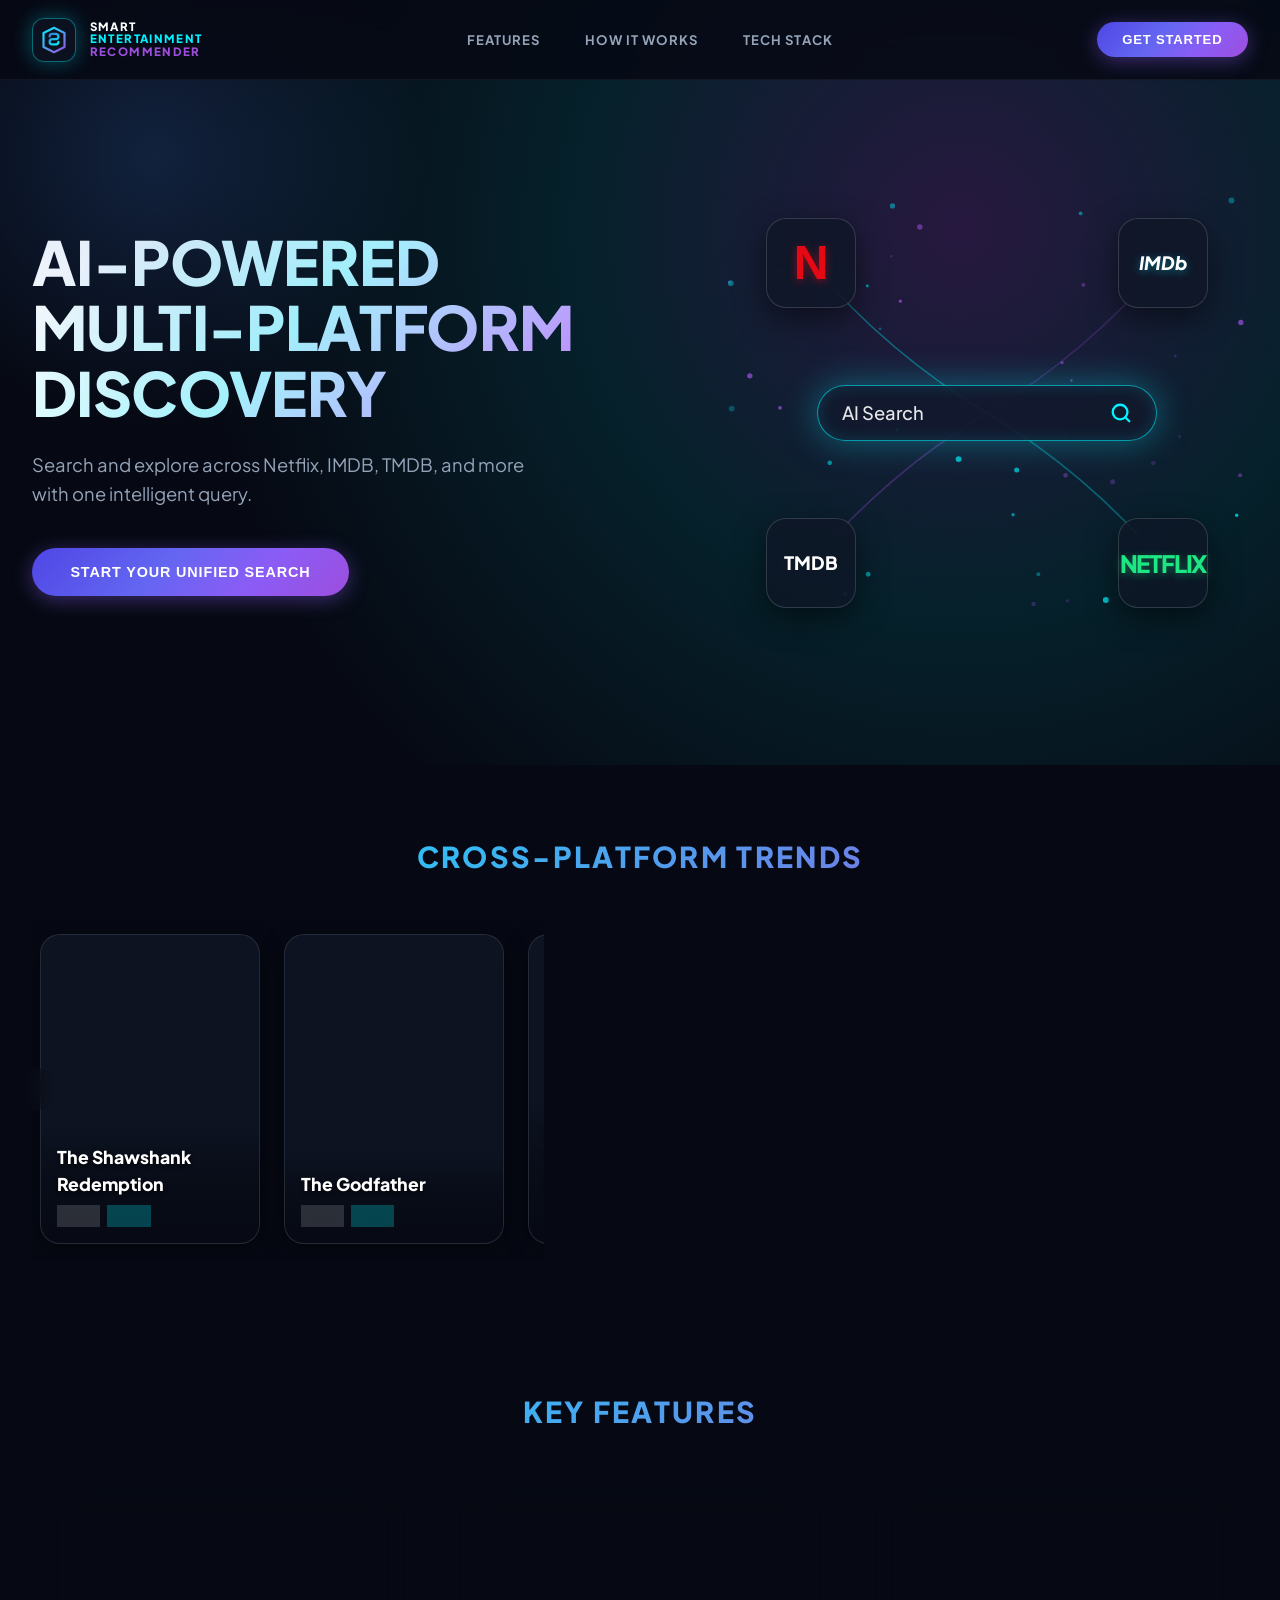
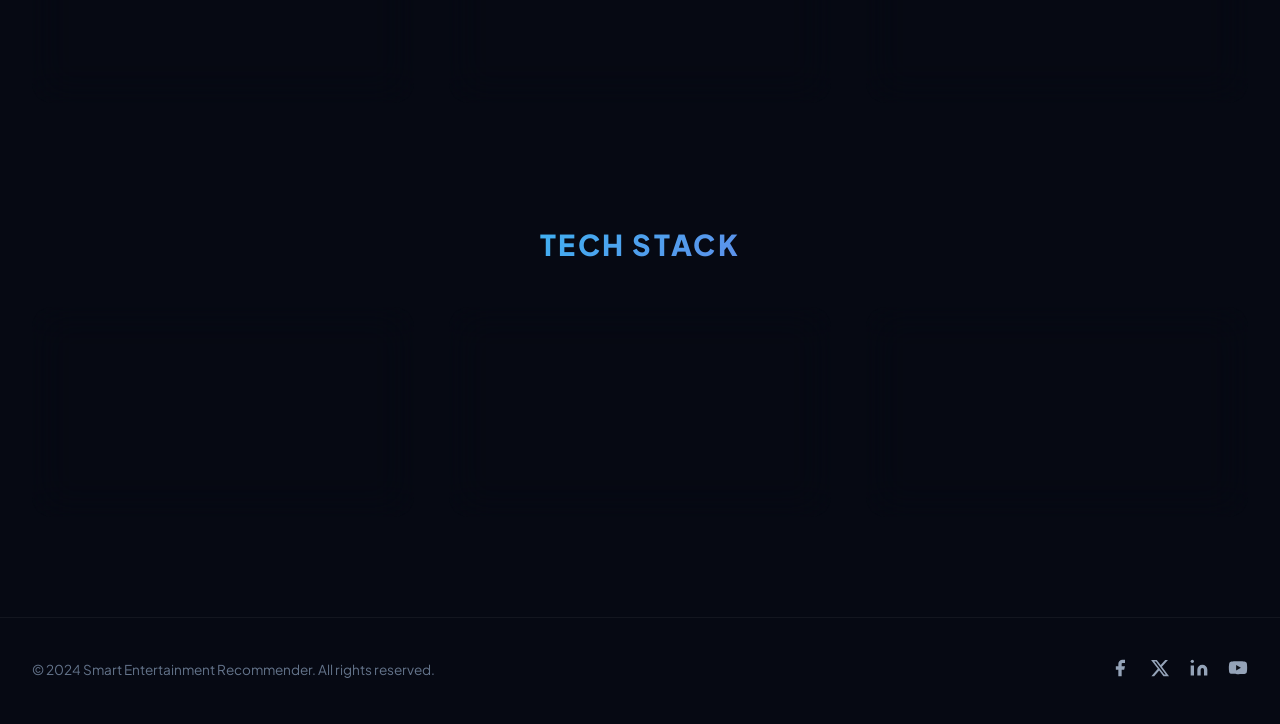
==== docs/index.html @ 882601f6 "add index.html, styles.css, app.js and data bundle to root and docs for GitHub Pages" ====
<!DOCTYPE html>
<html lang="en">
<head>
  <meta charset="UTF-8">
  <meta name="viewport" content="width=device-width, initial-scale=1.0">
  <title>Smart Entertainment Recommender</title>
  <link rel="preconnect" href="https://fonts.googleapis.com">
  <link rel="preconnect" href="https://fonts.gstatic.com" crossorigin>
  <link href="https://fonts.googleapis.com/css2?family=Plus+Jakarta+Sans:wght@400;500;600;700;800&family=Inter:wght@400;500;600;700&display=swap" rel="stylesheet">
  <link rel="stylesheet" href="styles.css">
</head>
<body class="dark-theme">

  <!-- PAGE 1: LANDING PAGE (SMART ENTERTAINMENT RECOMMENDER) -->
  <div id="landing-page" class="page active">
    <!-- Navbar -->
    <nav class="navbar">
      <div class="nav-container">
        <a href="#landing-page" class="nav-brand">
          <div class="logo-icon">
            <svg width="28" height="28" viewBox="0 0 32 32" fill="none" xmlns="http://www.w3.org/2000/svg">
              <path d="M16 2L4 8V24L16 30L28 24V8L16 2Z" stroke="url(#logo-grad)" stroke-width="2.5" stroke-linejoin="round"/>
              <path d="M11 12C11 10.3431 12.3431 9 14 9H18C19.6569 9 21 10.3431 21 12C21 13.6569 19.6569 15 18 15H14C12.3431 15 11 16.3431 11 18C11 19.6569 12.3431 21 14 21H18C19.6569 21 21 19.6569 21 18" stroke="url(#logo-grad2)" stroke-width="2.5" stroke-linecap="round"/>
              <defs>
                <linearGradient id="logo-grad" x1="4" y1="2" x2="28" y2="30" gradientUnits="userSpaceOnUse">
                  <stop stop-color="#00F2FE"/>
                  <stop offset="1" stop-color="#9D4EDD"/>
                </linearGradient>
                <linearGradient id="logo-grad2" x1="11" y1="9" x2="21" y2="21" gradientUnits="userSpaceOnUse">
                  <stop stop-color="#3A7BD5"/>
                  <stop offset="1" stop-color="#00F2FE"/>
                </linearGradient>
              </defs>
            </svg>
          </div>
          <div class="brand-title">
            <span class="brand-line1">SMART</span>
            <span class="brand-line2">ENTERTAINMENT</span>
            <span class="brand-line3">RECOMMENDER</span>
          </div>
        </a>

        <div class="nav-links">
          <a href="#features-section" class="nav-link">FEATURES</a>
          <a href="#how-it-works-section" class="nav-link">HOW IT WORKS</a>
          <a href="#tech-stack-section" class="nav-link">TECH STACK</a>
        </div>

        <div class="nav-actions">
          <button id="btn-get-started" class="btn btn-gradient nav-cta">GET STARTED</button>
        </div>
      </div>
    </nav>

    <!-- Hero Section -->
    <section class="hero-section">
      <div class="hero-bg-glow"></div>
      <div class="hero-container">
        <div class="hero-content">
          <h1 class="hero-title">
            AI-POWERED<br>
            MULTI-PLATFORM<br>
            DISCOVERY
          </h1>
          <p class="hero-subtext">
            Search and explore across Netflix, IMDB, TMDB, and more with one intelligent query.
          </p>
          <div class="hero-actions">
            <button id="btn-hero-search" class="btn btn-gradient hero-cta">START YOUR UNIFIED SEARCH</button>
          </div>
        </div>

        <!-- Futuristic Visual Canvas & Platform Cards -->
        <div class="hero-visual">
          <canvas id="light-trails-canvas"></canvas>
          
          <div class="visual-center-search">
            <span class="search-placeholder-text">AI Search</span>
            <svg class="search-icon" width="22" height="22" viewBox="0 0 24 24" fill="none" stroke="currentColor" stroke-width="2.5" stroke-linecap="round" stroke-linejoin="round">
              <circle cx="11" cy="11" r="8"></circle>
              <line x1="21" y1="21" x2="16.65" y2="16.65"></line>
            </svg>
          </div>

          <!-- Platform Floating Cards -->
          <div class="platform-card card-netflix">
            <div class="netflix-logo-text">N</div>
          </div>

          <div class="platform-card card-disney">
            <div class="disney-logo-text">IMDb</div>
          </div>

          <div class="platform-card card-hbo">
            <div class="hbo-logo-text">TMDB</div>
          </div>

          <div class="platform-card card-hulu">
            <div class="hulu-logo-text">NETFLIX</div>
          </div>
        </div>
      </div>
    </section>

    <!-- Cross-Platform Trends Carousel -->
    <section class="trends-section">
      <div class="section-container">
        <h2 class="section-title">CROSS-PLATFORM TRENDS</h2>
        
        <div class="carousel-wrapper">
          <button class="carousel-arrow left-arrow" id="carousel-prev" aria-label="Previous">
            <svg width="20" height="20" viewBox="0 0 24 24" fill="none" stroke="currentColor" stroke-width="2.5" stroke-linecap="round" stroke-linejoin="round">
              <polyline points="15 18 9 12 15 6"></polyline>
            </svg>
          </button>
          
          <div class="carousel-track" id="trends-carousel">
            <!-- Dynamic Movie Cards inserted via app.js -->
            <div class="trend-card-skeleton"></div>
            <div class="trend-card-skeleton"></div>
            <div class="trend-card-skeleton"></div>
            <div class="trend-card-skeleton"></div>
          </div>
        </div>
      </div>
    </section>

    <!-- Key Features -->
    <section id="features-section" class="features-section">
      <div class="section-container">
        <h2 class="section-title">KEY FEATURES</h2>
        <div class="features-grid">
          <div class="glass-card feature-card">
            <h3 class="feature-title">UNIFIED SEARCH<br>ENGINE</h3>
            <p class="feature-desc">Combines data from major platforms for comprehensive analysis.</p>
          </div>

          <div class="glass-card feature-card">
            <h3 class="feature-title">CROSS-PLATFORM<br>WISHLIST</h3>
            <p class="feature-desc">Advanced matching using genre, language, duration, cast, and descriptions.</p>
          </div>

          <div class="glass-card feature-card">
            <h3 class="feature-title">SMART<br>RECOMMENDATIONS</h3>
            <p class="feature-desc">Refine your search with top-N sliders and customizable source filters.</p>
          </div>
        </div>
      </div>
    </section>

    <!-- Tech Stack -->
    <section id="tech-stack-section" class="tech-stack-section">
      <div class="section-container">
        <h2 class="section-title">TECH STACK</h2>
        <div class="tech-grid">
          <div class="glass-card tech-card">
            <div class="tech-icon-container">
              <svg width="48" height="48" viewBox="0 0 24 24" fill="none" xmlns="http://www.w3.org/2000/svg">
                <path d="M12 2C6.48 2 6 4 6 6V8H12V9H4C2 9 2 13 2 15C2 17 3.5 19 6 19H8V17C8 15 9.5 13 12 13H18C20 13 22 11.5 22 9V6C22 4 20 2 18 2H12ZM9.5 4.5C10.33 4.5 11 5.17 11 6C11 6.83 10.33 7.5 9.5 7.5C8.67 7.5 8 6.83 8 6C8 5.17 8.67 4.5 9.5 4.5Z" fill="#00F2FE"/>
                <path d="M12 22C17.52 22 18 20 18 18V16H12V15H20C22 15 22 11 22 9C22 7 20.5 5 18 5H16V7C16 9 14.5 11 12 11H6C4 11 2 12.5 2 15V18C2 20 4 22 6 22H12ZM14.5 19.5C13.67 19.5 13 18.83 13 18C13 17.17 13.67 16.5 14.5 16.5C15.33 16.5 16 17.17 16 18C16 18.83 15.33 19.5 14.5 19.5Z" fill="#9D4EDD"/>
              </svg>
            </div>
            <h3 class="tech-name">PYTHON</h3>
          </div>

          <div class="glass-card tech-card">
            <div class="tech-icon-container">
              <svg width="48" height="48" viewBox="0 0 24 24" fill="none" stroke="url(#tech-grad)" stroke-width="2" stroke-linecap="round" stroke-linejoin="round">
                <path d="M12 4.5a2.5 2.5 0 0 0-4.96-.46 2.5 2.5 0 0 0-1.98 3 2.5 2.5 0 0 0-1.32 4.24 3 3 0 0 0 .34 3.58 2.5 2.5 0 0 0 2.96 3.08A2.5 2.5 0 0 0 12 19.5"/>
                <path d="M12 4.5a2.5 2.5 0 0 1 4.96-.46 2.5 2.5 0 0 1 1.98 3 2.5 2.5 0 0 1 1.32 4.24 3 3 0 0 1-.34 3.58 2.5 2.5 0 0 1-2.96 3.08A2.5 2.5 0 0 1 12 19.5"/>
                <path d="M12 4.5v15"/>
                <defs>
                  <linearGradient id="tech-grad" x1="0" y1="0" x2="24" y2="24" gradientUnits="userSpaceOnUse">
                    <stop stop-color="#00F2FE"/>
                    <stop offset="1" stop-color="#9D4EDD"/>
                  </linearGradient>
                </defs>
              </svg>
            </div>
            <h3 class="tech-name">SCIKIT-LEARN</h3>
          </div>

          <div class="glass-card tech-card">
            <div class="tech-icon-container">
              <svg width="48" height="48" viewBox="0 0 24 24" fill="none" xmlns="http://www.w3.org/2000/svg">
                <path d="M4 19L12 4L20 19H4Z" fill="url(#st-grad)" stroke="#00F2FE" stroke-width="1.5" stroke-linejoin="round"/>
                <defs>
                  <linearGradient id="st-grad" x1="4" y1="4" x2="20" y2="19" gradientUnits="userSpaceOnUse">
                    <stop stop-color="#FF4B4B"/>
                    <stop offset="1" stop-color="#9D4EDD"/>
                  </linearGradient>
                </defs>
              </svg>
            </div>
            <h3 class="tech-name">STREAMLIT</h3>
          </div>
        </div>
      </div>
    </section>

    <!-- Footer -->
    <footer class="footer">
      <div class="footer-container">
        <p class="copyright">&copy; 2024 Smart Entertainment Recommender. All rights reserved.</p>
        <div class="social-links">
          <a href="#" aria-label="Facebook">
            <svg width="20" height="20" viewBox="0 0 24 24" fill="currentColor"><path d="M18 2h-3a5 5 0 0 0-5 5v3H7v4h3v8h4v-8h3l1-4h-4V7a1 1 0 0 1 1-1h3z"/></svg>
          </a>
          <a href="#" aria-label="X (Twitter)">
            <svg width="20" height="20" viewBox="0 0 24 24" fill="currentColor"><path d="M18.244 2.25h3.308l-7.227 8.26 8.502 11.24H16.17l-5.214-6.817L4.99 21.75H1.68l7.73-8.835L1.254 2.25H8.08l4.713 6.231zm-1.161 17.52h1.833L7.084 4.126H5.117z"/></svg>
          </a>
          <a href="#" aria-label="LinkedIn">
            <svg width="20" height="20" viewBox="0 0 24 24" fill="currentColor"><path d="M16 8a6 6 0 0 1 6 6v7h-4v-7a2 2 0 0 0-2-2 2 2 0 0 0-2 2v7h-4v-7a6 6 0 0 1 6-6zM2 9h4v12H2z"/><circle cx="4" cy="4" r="2"/></svg>
          </a>
          <a href="#" aria-label="YouTube">
            <svg width="20" height="20" viewBox="0 0 24 24" fill="currentColor"><path d="M22.54 6.42a2.78 2.78 0 0 0-1.94-2C18.88 4 12 4 12 4s-6.88 0-8.6.46a2.78 2.78 0 0 0-1.94 2A29 29 0 0 0 1 11.75a29 29 0 0 0 .46 5.33A2.78 2.78 0 0 0 3.4 19c1.72.46 8.6.46 8.6.46s6.88 0 8.6-.46a2.78 2.78 0 0 0 1.94-2 29 29 0 0 0 .46-5.25 29 29 0 0 0-.46-5.33z"/><polygon points="9.75 15.02 15.5 11.75 9.75 8.48 9.75 15.02" fill="#0D111A"/></svg>
          </a>
        </div>
      </div>
    </footer>
  </div>

  <!-- PAGE 2: DASHBOARD PAGE (UNIVERSAL HUB DASHBOARD - SCREEN 2) -->
  <div id="dashboard-page" class="page">
    <header class="dash-header">
      <div class="dash-header-left">
        <a href="#landing-page" id="btn-back-landing" class="dash-brand">
          <div class="dash-logo-icon">
            <svg width="24" height="24" viewBox="0 0 24 24" fill="none" stroke="currentColor" stroke-width="2">
              <path d="M12 2L2 7l10 5 10-5-10-5zM2 17l10 5 10-5M2 12l10 5 10-5"/>
            </svg>
          </div>
          <span class="dash-title">Universal Hub Dashboard</span>
        </a>
      </div>
      <div class="dash-header-right">
        <button id="btn-home-nav" class="dash-action-btn" title="Back to Home">
          <svg width="20" height="20" viewBox="0 0 24 24" fill="none" stroke="currentColor" stroke-width="2">
            <path d="M3 9l9-7 9 7v11a2 2 0 0 1-2 2H5a2 2 0 0 1-2-2z"/>
            <polyline points="9 22 9 12 15 12 15 22"/>
          </svg>
        </button>
      </div>
    </header>

    <div class="dash-main-layout">
      <!-- Left Sidebar Filters -->
      <aside class="dash-sidebar">
        <div class="sidebar-section">
          <label class="sidebar-label" for="select-title-search">Select Movie / Title</label>
          <div class="custom-select-wrapper">
            <select id="select-title-search" class="dash-select">
              <option value="">None (Browse by Genre/Filter)</option>
            </select>
          </div>
        </div>

        <div class="sidebar-section">
          <label class="sidebar-label" for="select-source">Source</label>
          <div class="custom-select-wrapper">
            <select id="select-source" class="dash-select">
              <option value="all">All Platforms</option>
              <option value="netflix">Netflix</option>
              <option value="imdb">IMDB</option>
              <option value="tmdb">TMDB</option>
            </select>
          </div>
        </div>

        <div class="sidebar-section">
          <label class="sidebar-label" for="select-genre">Genre</label>
          <div class="custom-select-wrapper">
            <select id="select-genre" class="dash-select">
              <option value="all">All</option>
            </select>
          </div>
        </div>

        <div class="sidebar-section">
          <label class="sidebar-label" for="select-rating">Rating</label>
          <div class="custom-select-wrapper">
            <select id="select-rating" class="dash-select">
              <option value="all">All</option>
              <option value="8.5">8.5+ Top Rated</option>
              <option value="8.0">8.0+ High Rating</option>
              <option value="7.0">7.0+ Recommended</option>
              <option value="6.0">6.0+ General</option>
            </select>
          </div>
        </div>

        <div class="sidebar-section">
          <label class="sidebar-label" for="select-language">Language</label>
          <div class="custom-select-wrapper">
            <select id="select-language" class="dash-select">
              <option value="all">All Languages</option>
            </select>
          </div>
        </div>

        <div class="sidebar-section">
          <label class="sidebar-label" for="input-top-n">Top-N</label>
          <input type="number" id="input-top-n" class="dash-input" value="10" min="1" max="100">
        </div>

        <button id="btn-run-recommendation" class="btn btn-cyan btn-full">Generate Recommendations</button>
      </aside>

      <!-- Center Main Content -->
      <main class="dash-content">
        <div class="platform-tabs-row">
          <button class="platform-tab active" data-source="all">All Platforms</button>
          <button class="platform-tab" data-source="netflix">Netflix</button>
          <button class="platform-tab" data-source="imdb">IMDB</button>
          <button class="platform-tab" data-source="tmdb">TMDB</button>
        </div>

        <div class="results-header-info">
          <h3 id="query-movie-heading" class="results-title">Recommendations</h3>
        </div>

        <div id="recommendation-cards-grid" class="cards-grid">
          <!-- Recommendation cards loaded dynamically -->
        </div>
      </main>

      <!-- Right Panel: How It Works matching SCREEN 2 -->
      <aside class="dash-right-panel">
        <div class="glass-panel how-it-works-panel">
          <h3 class="panel-title">How It Works</h3>
          <p class="panel-intro">
            An intelligent content-based recommendation system that analyzes text features across movie catalogs.
          </p>

          <ol class="steps-list">
            <li>
              <strong>1. Select a Title or Genre</strong>
              <p>Choose a movie catalog entry or pick a specific genre to discover content.</p>
            </li>
            <li>
              <strong>2. Analyze Content</strong>
              <p>Extracts combined textual features: genres, keywords, cast, and overview descriptions.</p>
            </li>
            <li>
              <strong>3. Calculate Similarity</strong>
              <p>Transforms text into TF-IDF vectors and computes exact pairwise Cosine Similarity scores.</p>
            </li>
            <li>
              <strong>4. Rank & Recommend</strong>
              <p>Filters and orders top matching titles with precise similarity percentages.</p>
            </li>
          </ol>
        </div>
      </aside>
    </div>
  </div>

  <!-- Movie Detail Modal -->
  <div id="movie-detail-modal" class="modal-overlay hidden">
    <div class="modal-card glass-card">
      <button id="btn-close-modal" class="modal-close-btn">&times;</button>
      <div class="modal-body">
        <div class="modal-poster-col">
          <img id="modal-poster" src="" alt="Movie Poster">
        </div>
        <div class="modal-info-col">
          <h2 id="modal-title" class="modal-title">Title</h2>
          <div class="modal-chips" id="modal-chips"></div>
          <p id="modal-desc" class="modal-desc">Description</p>
          <div class="modal-sim-bar-wrapper">
            <span id="modal-sim-text">95% Similarity</span>
            <div class="sim-progress-bar"><div id="modal-sim-progress" class="sim-progress-fill"></div></div>
          </div>
        </div>
      </div>
    </div>
  </div>

  <script src="app.js"></script>
</body>
</html>
---- docs/styles.css ----
/* ==========================================================================
   Smart Entertainment Recommender - Design System & Styles
   Primary Visual Reference: SCREEN 1 (Landing Page) & SCREEN 2 (Dashboard)
   ========================================================================== */

:root {
  --bg-dark: #060913;
  --bg-surface: #0E1322;
  --bg-card: rgba(18, 25, 42, 0.65);
  --bg-card-hover: rgba(26, 36, 60, 0.85);

  --accent-cyan: #00F2FE;
  --accent-blue: #3A7BD5;
  --accent-purple: #9D4EDD;
  --accent-violet: #7F00FF;

  --gradient-title: linear-gradient(135deg, #FFFFFF 10%, #A5F3FC 45%, #C084FC 90%);
  --gradient-btn: linear-gradient(135deg, #4F46E5 0%, #6366F1 40%, #8B5CF6 70%, #9D4EDD 100%);
  --gradient-glow: linear-gradient(135deg, rgba(0, 242, 254, 0.4) 0%, rgba(157, 78, 221, 0.4) 100%);

  --text-main: #FFFFFF;
  --text-muted: #94A3B8;
  --text-subtle: #64748B;

  --border-glass: 1px solid rgba(255, 255, 255, 0.08);
  --border-glow: 1px solid rgba(0, 242, 254, 0.4);

  --radius-sm: 8px;
  --radius-md: 14px;
  --radius-lg: 20px;
  --radius-pill: 9999px;

  --shadow-glow-cyan: 0 0 25px rgba(0, 242, 254, 0.25);
  --shadow-glow-purple: 0 0 25px rgba(157, 78, 221, 0.25);
}

* {
  box-sizing: border-box;
  margin: 0;
  padding: 0;
}

html {
  scroll-behavior: smooth;
}

body {
  font-family: 'Plus Jakarta Sans', 'Inter', -apple-system, sans-serif;
  background-color: var(--bg-dark);
  color: var(--text-main);
  line-height: 1.5;
  overflow-x: hidden;
  min-height: 100vh;
}

/* Page transitions */
.page {
  display: none;
  opacity: 0;
  transition: opacity 0.3s ease-in-out;
  width: 100%;
  min-height: 100vh;
}
.page.active {
  display: block;
  opacity: 1;
}

/* Base Buttons */
.btn {
  display: inline-flex;
  align-items: center;
  justify-content: center;
  padding: 0.75rem 1.8rem;
  font-size: 0.88rem;
  font-weight: 700;
  letter-spacing: 0.06em;
  border-radius: var(--radius-pill);
  border: none;
  cursor: pointer;
  transition: all 0.25s cubic-bezier(0.4, 0, 0.2, 1);
  text-decoration: none;
  color: #FFFFFF;
}

.btn-gradient {
  background: var(--gradient-btn);
  box-shadow: 0 4px 20px rgba(139, 92, 246, 0.4);
}
.btn-gradient:hover {
  transform: translateY(-2px);
  box-shadow: 0 6px 25px rgba(157, 78, 221, 0.6);
  filter: brightness(1.15);
}

.btn-cyan {
  background: linear-gradient(135deg, #00F2FE 0%, #4FACFE 100%);
  color: #060913;
  font-weight: 800;
  box-shadow: 0 4px 18px rgba(0, 242, 254, 0.35);
}
.btn-cyan:hover {
  transform: translateY(-2px);
  box-shadow: 0 6px 25px rgba(0, 242, 254, 0.55);
}

.btn-full {
  width: 100%;
}

/* Glassmorphism Card Container matching SCREEN 1 & SCREEN 2 */
.glass-card {
  background: linear-gradient(135deg, rgba(20, 28, 48, 0.7) 0%, rgba(12, 17, 30, 0.6) 100%);
  backdrop-filter: blur(20px);
  -webkit-backdrop-filter: blur(20px);
  border: 1.5px solid rgba(255, 255, 255, 0.08);
  border-radius: var(--radius-lg);
  transition: all 0.3s ease;
  position: relative;
  overflow: hidden;
}

.glass-card::before {
  content: '';
  position: absolute;
  top: 0; left: 0; right: 0;
  height: 2px;
  background: linear-gradient(90deg, transparent, rgba(0, 242, 254, 0.4), rgba(157, 78, 221, 0.4), transparent);
}

.glass-card:hover {
  border-color: rgba(0, 242, 254, 0.4);
  box-shadow: 0 10px 35px rgba(0, 0, 0, 0.5), 0 0 25px rgba(0, 242, 254, 0.18);
  transform: translateY(-4px);
}

/* ==========================================================================
   NAVBAR (PAGE 1)
   ========================================================================== */
.navbar {
  position: fixed;
  top: 0;
  left: 0;
  right: 0;
  height: 80px;
  z-index: 100;
  background: rgba(6, 9, 19, 0.85);
  backdrop-filter: blur(16px);
  border-bottom: 1px solid rgba(255, 255, 255, 0.05);
}

.nav-container {
  max-width: 1320px;
  margin: 0 auto;
  padding: 0 2rem;
  height: 100%;
  display: flex;
  align-items: center;
  justify-content: space-between;
}

.nav-brand {
  display: flex;
  align-items: center;
  gap: 0.85rem;
  text-decoration: none;
}

.logo-icon {
  width: 44px;
  height: 44px;
  background: rgba(14, 19, 34, 0.9);
  border-radius: 12px;
  display: flex;
  align-items: center;
  justify-content: center;
  border: 1px solid rgba(0, 242, 254, 0.4);
  box-shadow: 0 0 20px rgba(0, 242, 254, 0.3);
}

.brand-title {
  display: flex;
  flex-direction: column;
  line-height: 1.1;
  font-weight: 800;
  font-size: 0.72rem;
  letter-spacing: 0.12em;
}
.brand-line1 { color: #FFFFFF; }
.brand-line2 { color: var(--accent-cyan); }
.brand-line3 { color: var(--accent-purple); }

.nav-links {
  display: flex;
  align-items: center;
  gap: 2.8rem;
}

.nav-link {
  color: var(--text-muted);
  text-decoration: none;
  font-size: 0.82rem;
  font-weight: 700;
  letter-spacing: 0.08em;
  transition: color 0.2s ease;
}
.nav-link:hover {
  color: #FFFFFF;
}

.nav-cta {
  padding: 0.65rem 1.6rem;
  font-size: 0.82rem;
}

/* ==========================================================================
   HERO SECTION (PAGE 1)
   ========================================================================== */
.hero-section {
  position: relative;
  padding-top: 150px;
  padding-bottom: 90px;
  min-height: 85vh;
  display: flex;
  align-items: center;
  overflow: hidden;
  background: radial-gradient(circle at 75% 30%, rgba(157, 78, 221, 0.22) 0%, rgba(0, 242, 254, 0.1) 35%, rgba(6, 9, 19, 0) 70%);
}

.hero-bg-glow {
  position: absolute;
  top: -120px;
  left: -120px;
  width: 550px;
  height: 550px;
  background: radial-gradient(circle, rgba(58, 123, 213, 0.22) 0%, rgba(6, 9, 19, 0) 70%);
  pointer-events: none;
}

.hero-container {
  max-width: 1320px;
  margin: 0 auto;
  padding: 0 2rem;
  width: 100%;
  display: grid;
  grid-template-columns: 1.1fr 0.9fr;
  gap: 3.5rem;
  align-items: center;
}

.hero-content {
  max-width: 600px;
}

.hero-title {
  font-size: 3.8rem;
  font-weight: 800;
  line-height: 1.08;
  letter-spacing: -0.01em;
  margin-bottom: 1.5rem;
  background: var(--gradient-title);
  -webkit-background-clip: text;
  -webkit-text-fill-color: transparent;
  text-transform: uppercase;
}

.hero-subtext {
  font-size: 1.15rem;
  color: var(--text-muted);
  margin-bottom: 2.5rem;
  max-width: 500px;
  font-weight: 400;
  line-height: 1.6;
}

.hero-cta {
  padding: 1rem 2.4rem;
  font-size: 0.9rem;
}

/* Hero Visual Canvas & Floating Cards matching SCREEN 1 */
.hero-visual {
  position: relative;
  height: 450px;
  width: 100%;
  display: flex;
  align-items: center;
  justify-content: center;
}

#light-trails-canvas {
  position: absolute;
  top: 0;
  left: 0;
  width: 100%;
  height: 100%;
  z-index: 1;
  pointer-events: none;
}

.visual-center-search {
  position: relative;
  z-index: 10;
  width: 340px;
  height: 56px;
  background: rgba(18, 25, 45, 0.75);
  backdrop-filter: blur(24px);
  border: 1.5px solid rgba(0, 242, 254, 0.6);
  border-radius: var(--radius-pill);
  display: flex;
  align-items: center;
  justify-content: space-between;
  padding: 0 1.5rem;
  box-shadow: 0 0 35px rgba(0, 242, 254, 0.35), inset 0 0 15px rgba(0, 242, 254, 0.15);
}

.search-placeholder-text {
  color: rgba(255, 255, 255, 0.9);
  font-size: 1.15rem;
  font-weight: 500;
}

.search-icon {
  color: var(--accent-cyan);
}

/* Floating Platform Cards matching SCREEN 1 */
.platform-card {
  position: absolute;
  z-index: 10;
  width: 90px;
  height: 90px;
  background: rgba(15, 22, 38, 0.75);
  backdrop-filter: blur(16px);
  border: 1px solid rgba(255, 255, 255, 0.15);
  border-radius: 20px;
  display: flex;
  align-items: center;
  justify-content: center;
  box-shadow: 0 10px 30px rgba(0, 0, 0, 0.5);
  transition: transform 0.3s ease, border-color 0.3s ease;
}
.platform-card:hover {
  transform: scale(1.08);
  border-color: var(--accent-cyan);
  box-shadow: 0 12px 35px rgba(0, 242, 254, 0.3);
}

.card-netflix {
  top: 30px;
  left: 40px;
}
.netflix-logo-text {
  color: #E50914;
  font-size: 3rem;
  font-weight: 900;
  font-family: Arial, sans-serif;
  text-shadow: 0 2px 8px rgba(229, 9, 20, 0.5);
}

.card-disney {
  top: 30px;
  right: 40px;
}
.disney-logo-text {
  color: #FFFFFF;
  font-size: 1.15rem;
  font-weight: 800;
  font-style: italic;
  text-shadow: 0 2px 8px rgba(0, 242, 254, 0.4);
}

.card-hbo {
  bottom: 30px;
  left: 40px;
}
.hbo-logo-text {
  color: #FFFFFF;
  font-size: 1.15rem;
  font-weight: 900;
  text-align: center;
  line-height: 0.95;
}
.hbo-logo-text span {
  font-size: 0.85rem;
  font-weight: 400;
}

.card-hulu {
  bottom: 30px;
  right: 40px;
}
.hulu-logo-text {
  color: #1CE783;
  font-size: 1.5rem;
  font-weight: 800;
  letter-spacing: -0.05em;
  text-shadow: 0 2px 8px rgba(28, 231, 131, 0.4);
}

/* ==========================================================================
   CROSS-PLATFORM TRENDS CAROUSEL
   ========================================================================== */
.trends-section {
  padding: 70px 0;
}

.section-container {
  max-width: 1320px;
  margin: 0 auto;
  padding: 0 2rem;
}

.section-title {
  text-align: center;
  font-size: 1.8rem;
  font-weight: 800;
  letter-spacing: 0.08em;
  margin-bottom: 2.5rem;
  background: linear-gradient(135deg, #00F2FE 0%, #9D4EDD 100%);
  -webkit-background-clip: text;
  -webkit-text-fill-color: transparent;
  text-transform: uppercase;
}

.carousel-wrapper {
  position: relative;
  display: flex;
  align-items: center;
}

.carousel-arrow {
  position: absolute;
  left: -20px;
  z-index: 20;
  width: 44px;
  height: 44px;
  border-radius: 50%;
  background: rgba(18, 25, 42, 0.9);
  border: 1px solid rgba(255, 255, 255, 0.15);
  color: #FFFFFF;
  display: flex;
  align-items: center;
  justify-content: center;
  cursor: pointer;
  backdrop-filter: blur(10px);
  transition: all 0.25s ease;
  box-shadow: 0 4px 15px rgba(0, 0, 0, 0.5);
}
.carousel-arrow:hover {
  background: var(--accent-cyan);
  color: var(--bg-dark);
  box-shadow: 0 0 20px rgba(0, 242, 254, 0.5);
}

.carousel-track {
  display: flex;
  gap: 1.5rem;
  overflow-x: auto;
  scroll-behavior: smooth;
  padding: 1rem 0.5rem;
  scrollbar-width: none;
}
.carousel-track::-webkit-scrollbar {
  display: none;
}

.trend-card {
  flex: 0 0 220px;
  height: 310px;
  position: relative;
  border-radius: var(--radius-lg);
  overflow: hidden;
  background: var(--bg-card);
  border: 1.5px solid rgba(255, 255, 255, 0.1);
  box-shadow: 0 8px 25px rgba(0, 0, 0, 0.4);
  transition: transform 0.3s ease, border-color 0.3s ease;
  cursor: pointer;
}
.trend-card:hover {
  transform: translateY(-6px);
  border-color: var(--accent-cyan);
  box-shadow: 0 12px 30px rgba(0, 242, 254, 0.25);
}

.trend-poster {
  width: 100%;
  height: 100%;
  object-fit: cover;
}

.trend-overlay {
  position: absolute;
  bottom: 0;
  left: 0;
  right: 0;
  padding: 1.2rem 1rem 1rem 1rem;
  background: linear-gradient(to top, rgba(6, 9, 19, 0.95) 0%, rgba(6, 9, 19, 0.6) 60%, transparent 100%);
  display: flex;
  flex-direction: column;
  justify-content: flex-end;
}

.trend-title {
  font-size: 1.1rem;
  font-weight: 800;
  color: #FFFFFF;
  margin-bottom: 0.5rem;
  text-shadow: 0 2px 4px rgba(0, 0, 0, 0.8);
}

.trend-platforms {
  display: flex;
  gap: 0.4rem;
}
.platform-badge {
  font-size: 0.68rem;
  font-weight: 800;
  padding: 0.18rem 0.45rem;
  border-radius: 4px;
  background: rgba(255, 255, 255, 0.15);
  backdrop-filter: blur(4px);
  text-transform: uppercase;
}

/* ==========================================================================
   KEY FEATURES & TECH STACK
   ========================================================================== */
.features-section, .tech-stack-section {
  padding: 60px 0;
}

.features-grid, .tech-grid {
  display: grid;
  grid-template-columns: repeat(3, 1fr);
  gap: 2.2rem;
}

.feature-card {
  padding: 2.8rem 2rem;
  text-align: center;
  display: flex;
  flex-direction: column;
  align-items: center;
  justify-content: center;
  min-height: 230px;
}

.feature-title {
  font-size: 1.3rem;
  font-weight: 800;
  color: #FFFFFF;
  line-height: 1.25;
  margin-bottom: 1rem;
  letter-spacing: 0.04em;
}

.feature-desc {
  font-size: 0.95rem;
  color: var(--text-muted);
  line-height: 1.55;
  max-width: 320px;
}

.tech-card {
  padding: 2.8rem 2rem;
  text-align: center;
  display: flex;
  flex-direction: column;
  align-items: center;
  justify-content: center;
  gap: 1.4rem;
  min-height: 210px;
}

.tech-icon-container {
  width: 64px;
  height: 64px;
  display: flex;
  align-items: center;
  justify-content: center;
}

.tech-name {
  font-size: 1.15rem;
  font-weight: 800;
  letter-spacing: 0.06em;
  color: #FFFFFF;
}

/* ==========================================================================
   FOOTER
   ========================================================================== */
.footer {
  padding: 40px 0;
  border-top: 1px solid rgba(255, 255, 255, 0.05);
  margin-top: 40px;
}

.footer-container {
  max-width: 1320px;
  margin: 0 auto;
  padding: 0 2rem;
  display: flex;
  align-items: center;
  justify-content: space-between;
}

.copyright {
  font-size: 0.85rem;
  color: var(--text-subtle);
}

.social-links {
  display: flex;
  gap: 1.2rem;
}
.social-links a {
  color: var(--text-muted);
  transition: color 0.2s ease;
}
.social-links a:hover {
  color: var(--accent-cyan);
}

/* ==========================================================================
   PAGE 2: DASHBOARD STYLES (UNIVERSAL HUB DASHBOARD - SCREEN 2)
   ========================================================================== */
.dash-header {
  height: 64px;
  background: rgba(14, 19, 34, 0.95);
  border-bottom: 1px solid rgba(255, 255, 255, 0.08);
  padding: 0 2rem;
  display: flex;
  align-items: center;
  justify-content: space-between;
  position: sticky;
  top: 0;
  z-index: 50;
}

.dash-brand {
  display: flex;
  align-items: center;
  gap: 0.75rem;
  text-decoration: none;
  color: #FFFFFF;
}

.dash-logo-icon {
  color: var(--accent-cyan);
}

.dash-title {
  font-size: 1.15rem;
  font-weight: 700;
}

.dash-action-btn {
  background: rgba(255, 255, 255, 0.05);
  border: 1px solid rgba(255, 255, 255, 0.1);
  color: var(--text-muted);
  width: 38px;
  height: 38px;
  border-radius: var(--radius-sm);
  display: flex;
  align-items: center;
  justify-content: center;
  cursor: pointer;
  transition: all 0.2s ease;
}
.dash-action-btn:hover {
  color: #FFFFFF;
  border-color: var(--accent-cyan);
}

.dash-main-layout {
  display: grid;
  grid-template-columns: 280px 1fr 300px;
  gap: 1.5rem;
  padding: 1.5rem 2rem;
  max-width: 1600px;
  margin: 0 auto;
  min-height: calc(100vh - 64px);
}

/* Left Sidebar Filter Panel matching SCREEN 2 */
.dash-sidebar {
  background: rgba(14, 19, 34, 0.7);
  backdrop-filter: blur(20px);
  border: 1px solid rgba(255, 255, 255, 0.08);
  border-radius: var(--radius-md);
  padding: 1.5rem;
  display: flex;
  flex-direction: column;
  gap: 1.25rem;
  height: fit-content;
}

.sidebar-section {
  display: flex;
  flex-direction: column;
  gap: 0.4rem;
}

.sidebar-label {
  font-size: 0.85rem;
  font-weight: 700;
  color: var(--text-muted);
}

.dash-input, .dash-select {
  width: 100%;
  padding: 0.65rem 0.9rem;
  background: rgba(6, 9, 19, 0.85);
  border: 1px solid rgba(255, 255, 255, 0.12);
  border-radius: var(--radius-sm);
  color: #FFFFFF;
  font-size: 0.88rem;
  outline: none;
  transition: border-color 0.2s ease;
}
.dash-input:focus, .dash-select:focus {
  border-color: var(--accent-cyan);
  box-shadow: 0 0 10px rgba(0, 242, 254, 0.25);
}

.search-autocomplete-box {
  position: relative;
}
.autocomplete-dropdown {
  position: absolute;
  top: 100%;
  left: 0;
  right: 0;
  background: #0E1322;
  border: 1px solid rgba(0, 242, 254, 0.5);
  border-radius: var(--radius-sm);
  max-height: 220px;
  overflow-y: auto;
  z-index: 100;
  box-shadow: 0 10px 30px rgba(0, 0, 0, 0.9);
}
.autocomplete-item {
  padding: 0.6rem 0.9rem;
  font-size: 0.85rem;
  cursor: pointer;
  color: var(--text-muted);
}
.autocomplete-item:hover {
  background: rgba(0, 242, 254, 0.15);
  color: #FFFFFF;
}

/* Center Content & Platform Tabs matching SCREEN 2 */
.platform-tabs-row {
  display: flex;
  gap: 1rem;
  margin-bottom: 1.5rem;
}

.platform-tab {
  flex: 1;
  padding: 0.8rem 1rem;
  background: rgba(14, 19, 34, 0.6);
  border: 1px solid rgba(255, 255, 255, 0.1);
  border-radius: var(--radius-sm);
  color: var(--text-muted);
  font-weight: 700;
  font-size: 0.9rem;
  cursor: pointer;
  transition: all 0.25s ease;
  text-align: center;
}
.platform-tab.active {
  background: rgba(0, 242, 254, 0.08);
  border-color: var(--accent-cyan);
  color: var(--accent-cyan);
  box-shadow: 0 0 20px rgba(0, 242, 254, 0.3);
}

.results-header-info {
  margin-bottom: 1rem;
}
.results-title {
  font-size: 1.2rem;
  font-weight: 700;
  color: #FFFFFF;
}

.cards-grid {
  display: grid;
  grid-template-columns: repeat(auto-fill, minmax(350px, 1fr));
  gap: 1.35rem;
}

/* Horizontal Recommendation Cards matching SCREEN 2 */
.recom-card {
  background: rgba(14, 19, 34, 0.75);
  backdrop-filter: blur(16px);
  border: 1.5px solid rgba(255, 255, 255, 0.08);
  border-radius: var(--radius-md);
  padding: 1.1rem;
  display: flex;
  gap: 1.1rem;
  transition: all 0.25s ease;
  cursor: pointer;
  position: relative;
  overflow: hidden;
}
.recom-card:hover {
  border-color: var(--accent-cyan);
  box-shadow: 0 0 25px rgba(0, 242, 254, 0.28);
  transform: translateY(-3px);
}

.card-poster-col {
  position: relative;
  width: 110px;
  height: 150px;
  flex-shrink: 0;
  border-radius: var(--radius-sm);
  overflow: hidden;
}
.card-poster-img {
  width: 100%;
  height: 100%;
  object-fit: cover;
}
.card-poster-badge {
  position: absolute;
  top: 6px;
  left: 6px;
  background: rgba(0, 0, 0, 0.85);
  padding: 2px 7px;
  border-radius: 4px;
  font-size: 0.65rem;
  font-weight: 800;
  color: var(--accent-cyan);
  text-transform: uppercase;
}

.card-info-col {
  flex: 1;
  display: flex;
  flex-direction: column;
  justify-content: space-between;
}

.card-movie-title {
  font-size: 1.15rem;
  font-weight: 800;
  color: #FFFFFF;
  margin-bottom: 0.35rem;
  line-height: 1.2;
}

.card-movie-desc {
  font-size: 0.82rem;
  color: var(--text-muted);
  display: -webkit-box;
  -webkit-line-clamp: 2;
  -webkit-box-orient: vertical;
  overflow: hidden;
  margin-bottom: 0.6rem;
  line-height: 1.4;
}

.card-tags {
  display: flex;
  flex-wrap: wrap;
  gap: 0.4rem;
  margin-bottom: 0.6rem;
}
.card-tag {
  background: rgba(255, 255, 255, 0.08);
  color: var(--text-muted);
  font-size: 0.72rem;
  font-weight: 600;
  padding: 0.18rem 0.5rem;
  border-radius: 4px;
}

.card-sim-section {
  display: flex;
  flex-direction: column;
  gap: 0.3rem;
}
.card-sim-label {
  display: flex;
  align-items: center;
  justify-content: flex-end;
  font-size: 0.82rem;
  font-weight: 800;
  color: var(--accent-cyan);
}
.sim-progress-bar {
  width: 100%;
  height: 6px;
  background: rgba(255, 255, 255, 0.1);
  border-radius: 3px;
  overflow: hidden;
}
.sim-progress-fill {
  height: 100%;
  background: linear-gradient(90deg, var(--accent-blue) 0%, var(--accent-cyan) 100%);
  border-radius: 3px;
}

/* Right Panel: How It Works matching SCREEN 2 */
.how-it-works-panel {
  padding: 1.6rem;
  height: fit-content;
}
.panel-title {
  font-size: 1.15rem;
  font-weight: 800;
  color: #FFFFFF;
  margin-bottom: 0.6rem;
}
.panel-intro {
  font-size: 0.85rem;
  color: var(--text-muted);
  margin-bottom: 1.35rem;
  line-height: 1.45;
}
.steps-list {
  list-style: none;
  display: flex;
  flex-direction: column;
  gap: 1.1rem;
}
.steps-list li strong {
  display: block;
  font-size: 0.88rem;
  color: var(--accent-cyan);
  margin-bottom: 0.2rem;
}
.steps-list li p {
  font-size: 0.82rem;
  color: var(--text-muted);
  line-height: 1.4;
}

/* Modal Popup */
.modal-overlay {
  position: fixed;
  top: 0; left: 0; right: 0; bottom: 0;
  background: rgba(0, 0, 0, 0.82);
  backdrop-filter: blur(14px);
  z-index: 200;
  display: flex;
  align-items: center;
  justify-content: center;
  padding: 2rem;
}
.modal-overlay.hidden, .autocomplete-dropdown.hidden {
  display: none !important;
}

.modal-card {
  width: 100%;
  max-width: 650px;
  padding: 2rem;
  position: relative;
  background: #0E1322;
  border: 1px solid var(--accent-cyan);
  box-shadow: 0 0 35px rgba(0, 242, 254, 0.35);
}

.modal-close-btn {
  position: absolute;
  top: 1rem;
  right: 1.25rem;
  background: none;
  border: none;
  color: var(--text-muted);
  font-size: 1.8rem;
  cursor: pointer;
}
.modal-close-btn:hover { color: #FFFFFF; }

.modal-body {
  display: flex;
  gap: 1.5rem;
}
.modal-poster-col img {
  width: 140px;
  height: 200px;
  object-fit: cover;
  border-radius: var(--radius-sm);
}
.modal-info-col {
  flex: 1;
  display: flex;
  flex-direction: column;
  gap: 0.8rem;
}
.modal-title {
  font-size: 1.4rem;
  font-weight: 800;
}
.modal-desc {
  font-size: 0.88rem;
  color: var(--text-muted);
  line-height: 1.45;
}
.modal-sim-bar-wrapper {
  margin-top: auto;
}
#modal-sim-text {
  font-size: 0.9rem;
  font-weight: 800;
  color: var(--accent-cyan);
}

/* Responsive Media Queries */
@media (max-width: 1200px) {
  .dash-main-layout {
    grid-template-columns: 260px 1fr;
  }
  .dash-right-panel {
    display: none;
  }
}

@media (max-width: 900px) {
  .hero-container {
    grid-template-columns: 1fr;
    text-align: center;
  }
  .hero-content {
    max-width: 100%;
  }
  .hero-subtext {
    margin: 0 auto 2.5rem auto;
  }
  .features-grid, .tech-grid {
    grid-template-columns: 1fr;
  }
  .dash-main-layout {
    grid-template-columns: 1fr;
  }
  .nav-links {
    display: none;
  }
}
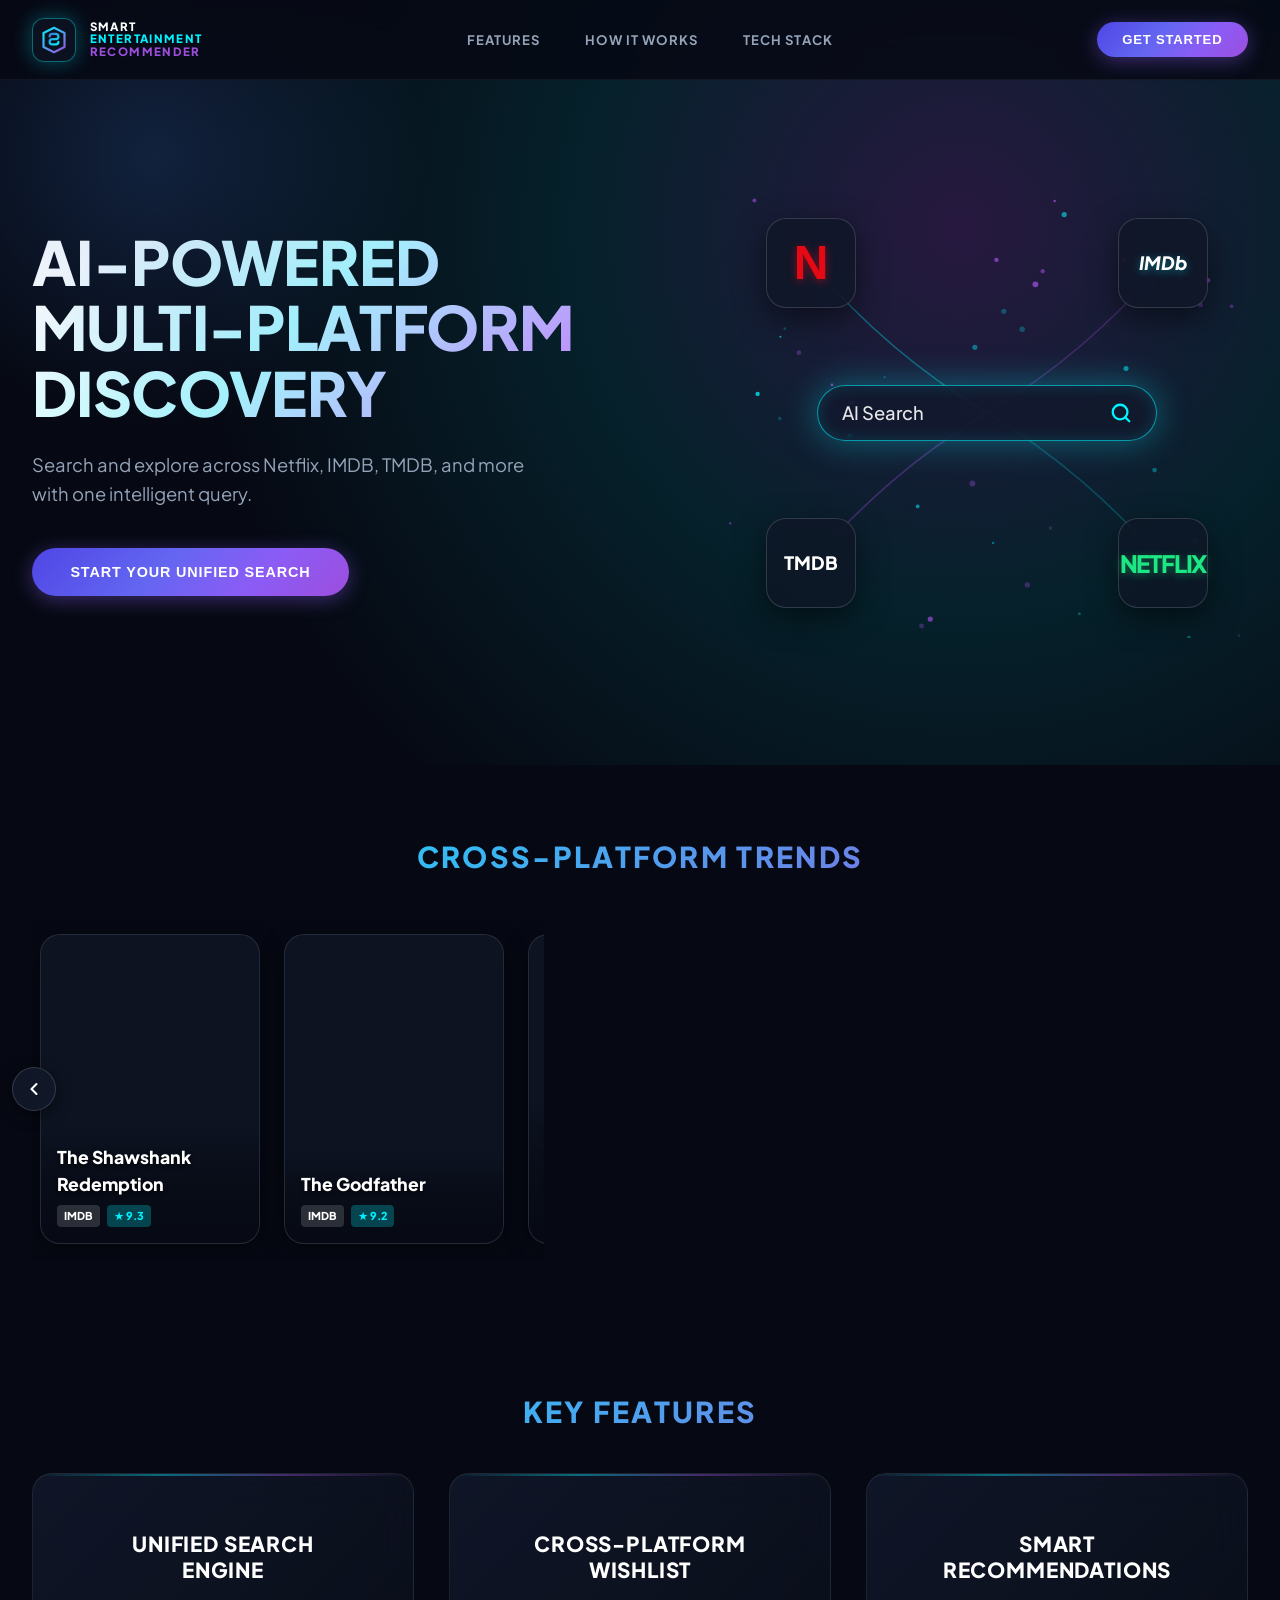
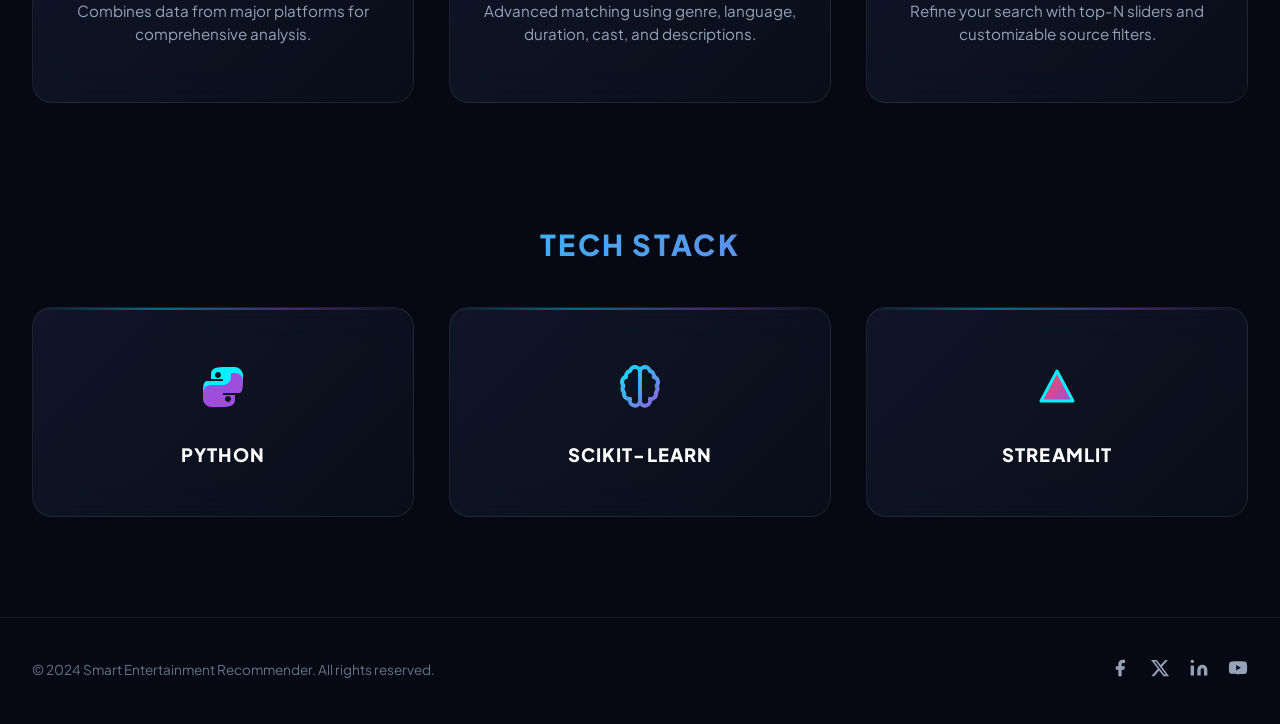
==== commit 68a475e2: "add custom live-search autocomplete combobox for title search" ====
--- a/docs/index.html
+++ b/docs/index.html
@@ -248,10 +248,9 @@
       <aside class="dash-sidebar">
         <div class="sidebar-section">
           <label class="sidebar-label" for="select-title-search">Select Movie / Title</label>
-          <div class="custom-select-wrapper">
-            <select id="select-title-search" class="dash-select">
-              <option value="">None (Browse by Genre/Filter)</option>
-            </select>
+          <div class="custom-combobox-wrapper">
+            <input type="text" id="select-title-search" class="dash-select" placeholder="Type movie title (e.g. Godfather)..." value="The Godfather" autocomplete="off">
+            <div id="autocomplete-suggestions" class="autocomplete-suggestions-box hidden"></div>
           </div>
         </div>
 
--- a/docs/styles.css
+++ b/docs/styles.css
@@ -725,31 +725,59 @@
   box-shadow: 0 0 10px rgba(0, 242, 254, 0.25);
 }
 
-.search-autocomplete-box {
+.custom-combobox-wrapper {
   position: relative;
-}
-.autocomplete-dropdown {
+  width: 100%;
+}
+
+.autocomplete-suggestions-box {
   position: absolute;
-  top: 100%;
+  top: calc(100% + 4px);
   left: 0;
   right: 0;
-  background: #0E1322;
-  border: 1px solid rgba(0, 242, 254, 0.5);
+  max-height: 280px;
+  overflow-y: auto;
+  background: #0d111a;
+  border: 1px solid rgba(0, 242, 254, 0.4);
   border-radius: var(--radius-sm);
-  max-height: 220px;
-  overflow-y: auto;
-  z-index: 100;
-  box-shadow: 0 10px 30px rgba(0, 0, 0, 0.9);
-}
+  box-shadow: 0 12px 32px rgba(0, 0, 0, 0.85), 0 0 15px rgba(0, 242, 254, 0.2);
+  z-index: 1000;
+  padding: 4px;
+}
+
+.autocomplete-suggestions-box.hidden {
+  display: none !important;
+}
+
 .autocomplete-item {
-  padding: 0.6rem 0.9rem;
+  padding: 0.65rem 0.9rem;
+  color: #e2e8f0;
+  font-size: 0.88rem;
+  border-radius: 4px;
+  cursor: pointer;
+  transition: background 0.15s ease, color 0.15s ease;
+  display: flex;
+  justify-content: space-between;
+  align-items: center;
+}
+
+.autocomplete-item:hover,
+.autocomplete-item.active {
+  background: linear-gradient(90deg, rgba(0, 242, 254, 0.2), rgba(157, 78, 221, 0.2));
+  color: #00f2fe;
+}
+
+.autocomplete-item .match-highlight {
+  color: #00f2fe;
+  font-weight: 700;
+}
+
+.autocomplete-no-match {
+  padding: 0.75rem;
+  color: #94a3b8;
   font-size: 0.85rem;
-  cursor: pointer;
-  color: var(--text-muted);
-}
-.autocomplete-item:hover {
-  background: rgba(0, 242, 254, 0.15);
-  color: #FFFFFF;
+  text-align: center;
+  font-style: italic;
 }
 
 /* Center Content & Platform Tabs matching SCREEN 2 */
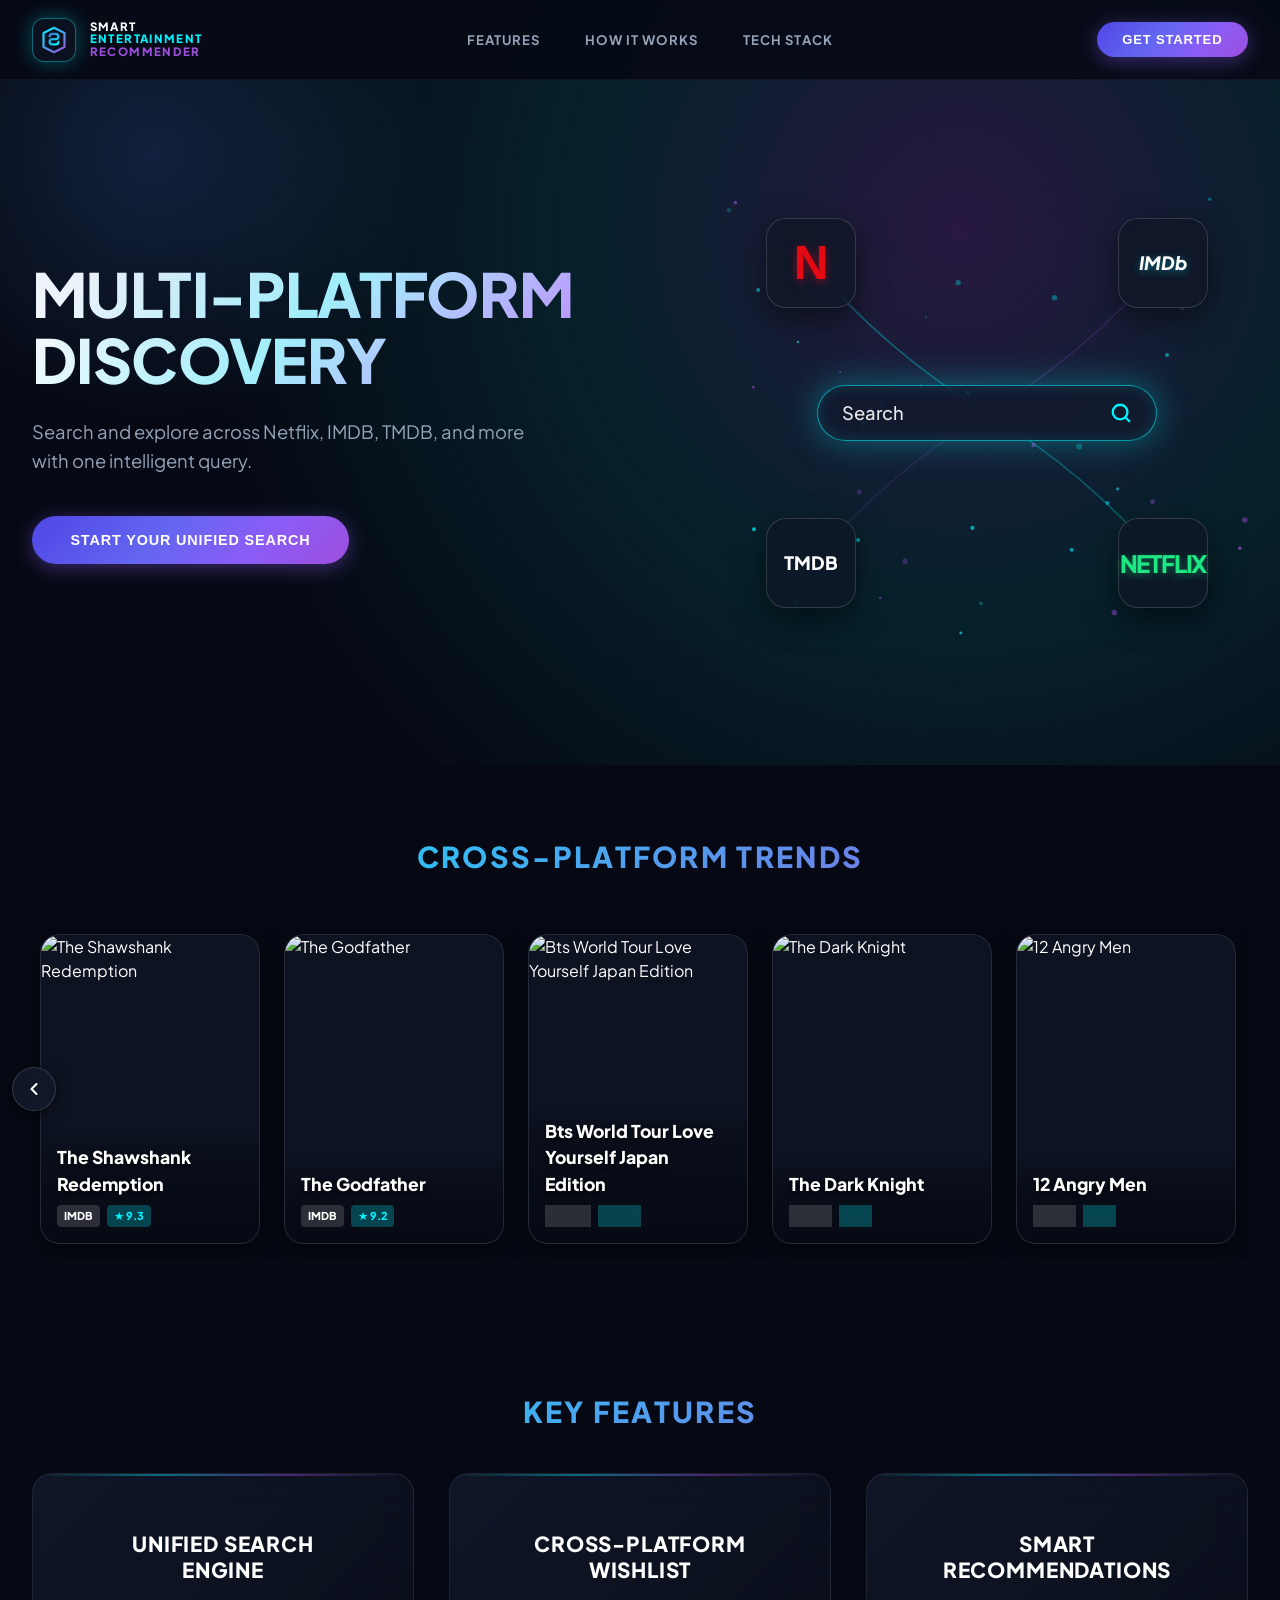
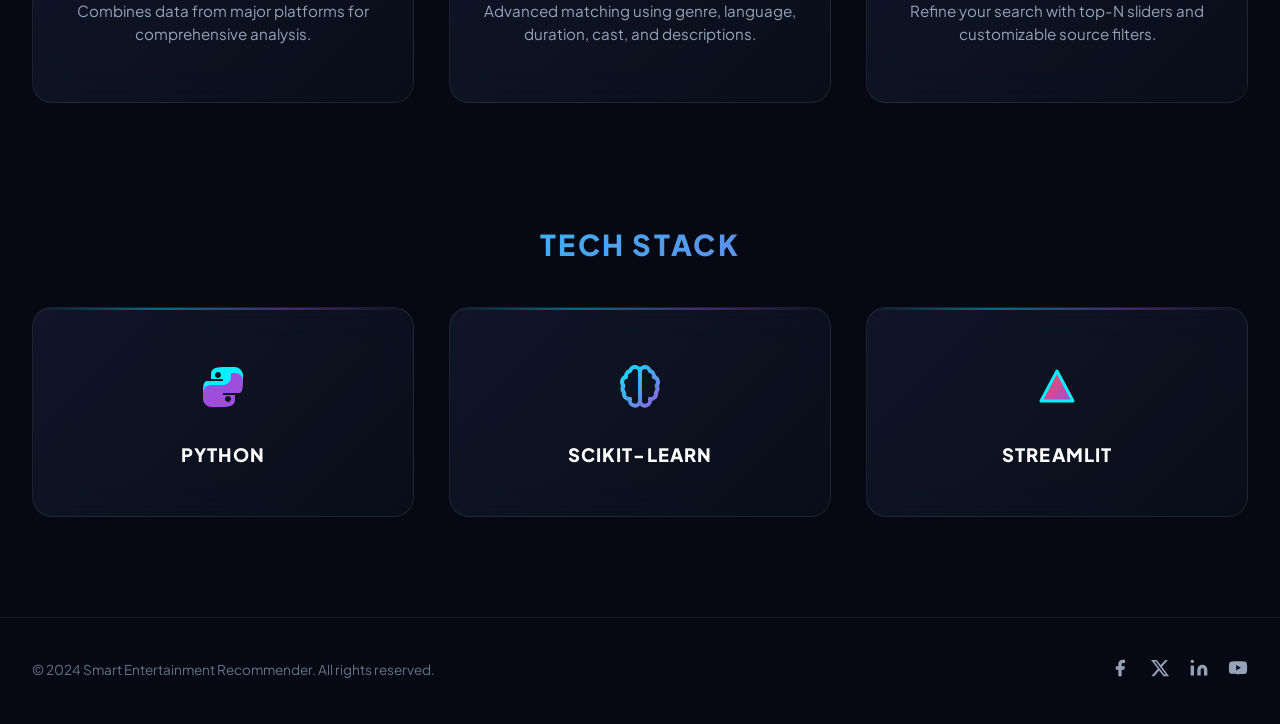
==== commit 34c2edfa: "Update recommender UI and bundled data" ====
--- a/docs/index.html
+++ b/docs/index.html
@@ -58,7 +58,6 @@
       <div class="hero-container">
         <div class="hero-content">
           <h1 class="hero-title">
-            AI-POWERED<br>
             MULTI-PLATFORM<br>
             DISCOVERY
           </h1>
@@ -75,7 +74,7 @@
           <canvas id="light-trails-canvas"></canvas>
           
           <div class="visual-center-search">
-            <span class="search-placeholder-text">AI Search</span>
+            <span class="search-placeholder-text">Search</span>
             <svg class="search-icon" width="22" height="22" viewBox="0 0 24 24" fill="none" stroke="currentColor" stroke-width="2.5" stroke-linecap="round" stroke-linejoin="round">
               <circle cx="11" cy="11" r="8"></circle>
               <line x1="21" y1="21" x2="16.65" y2="16.65"></line>
--- a/docs/styles.css
+++ b/docs/styles.css
@@ -750,15 +750,18 @@
 }
 
 .autocomplete-item {
+  display: block;
+  width: 100%;
+  white-space: nowrap;
+  overflow: hidden;
+  text-overflow: ellipsis;
   padding: 0.65rem 0.9rem;
   color: #e2e8f0;
   font-size: 0.88rem;
   border-radius: 4px;
   cursor: pointer;
   transition: background 0.15s ease, color 0.15s ease;
-  display: flex;
-  justify-content: space-between;
-  align-items: center;
+  text-align: left;
 }
 
 .autocomplete-item:hover,
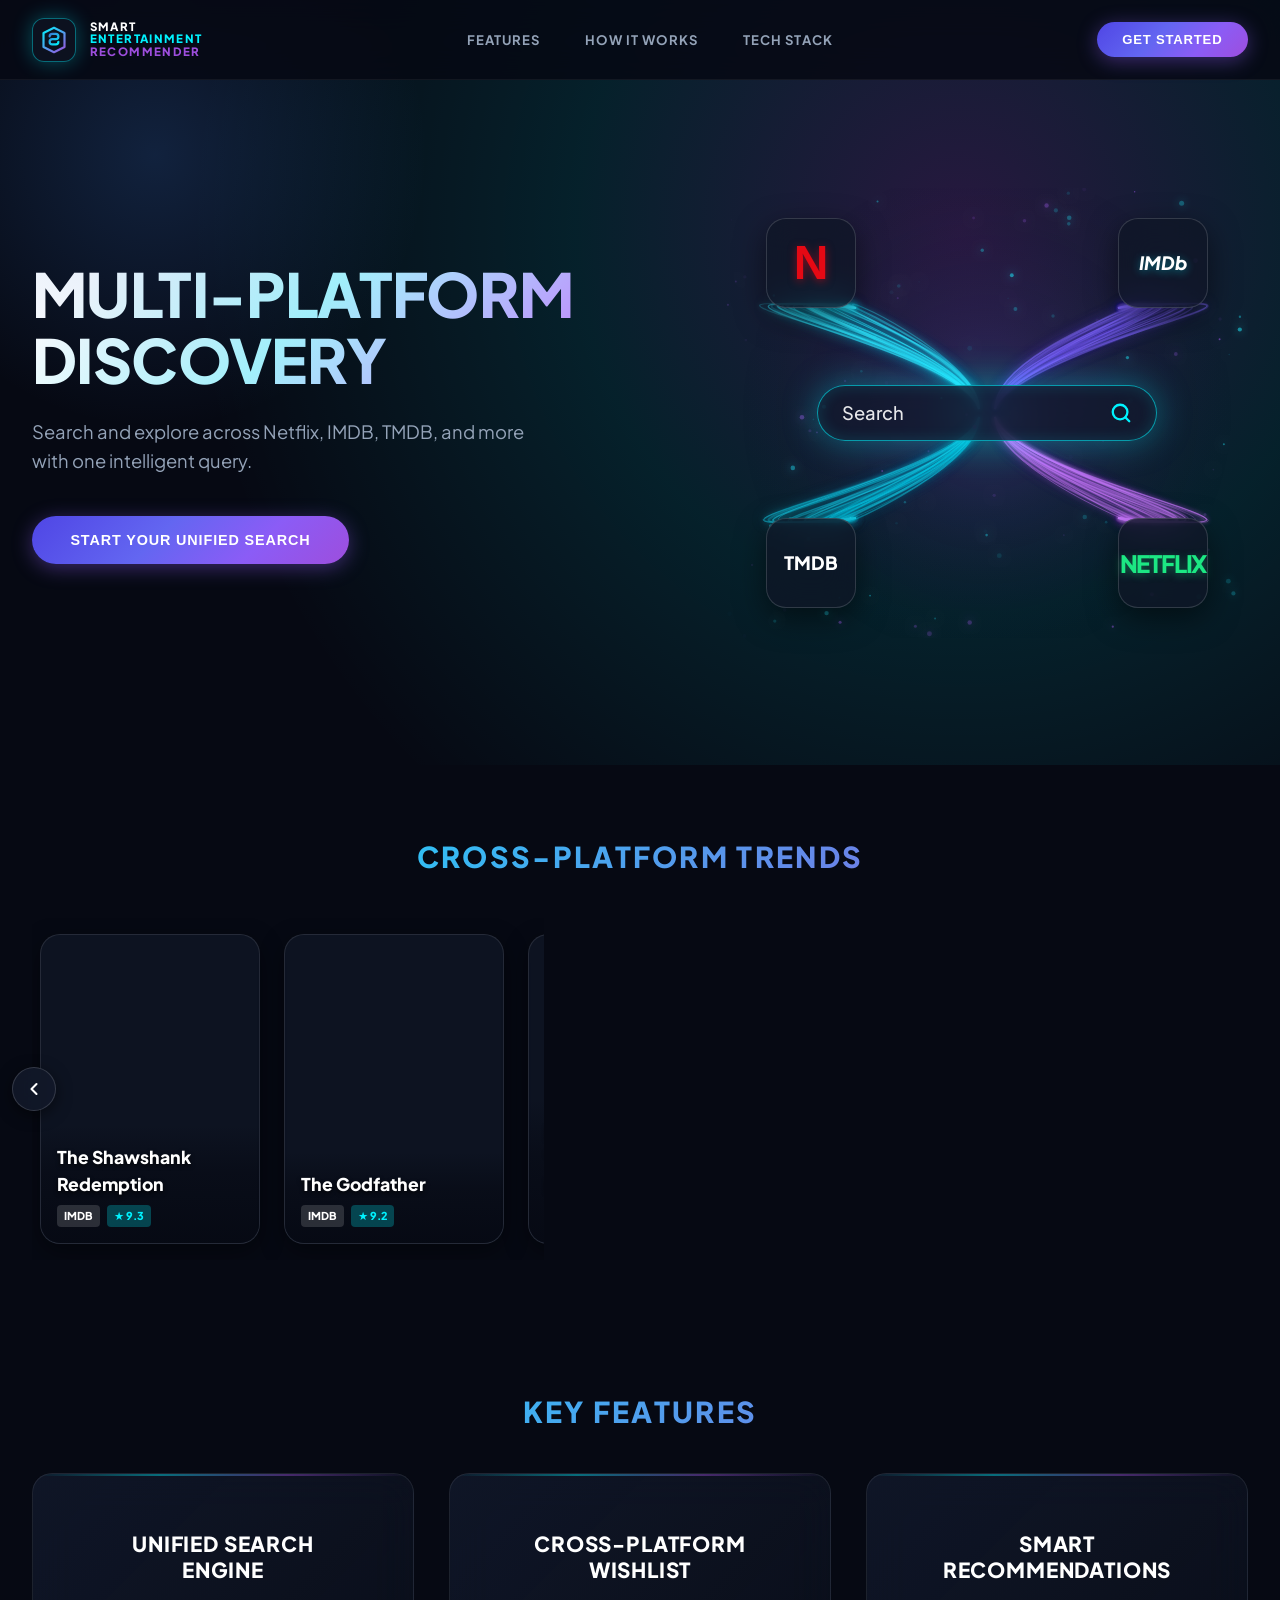
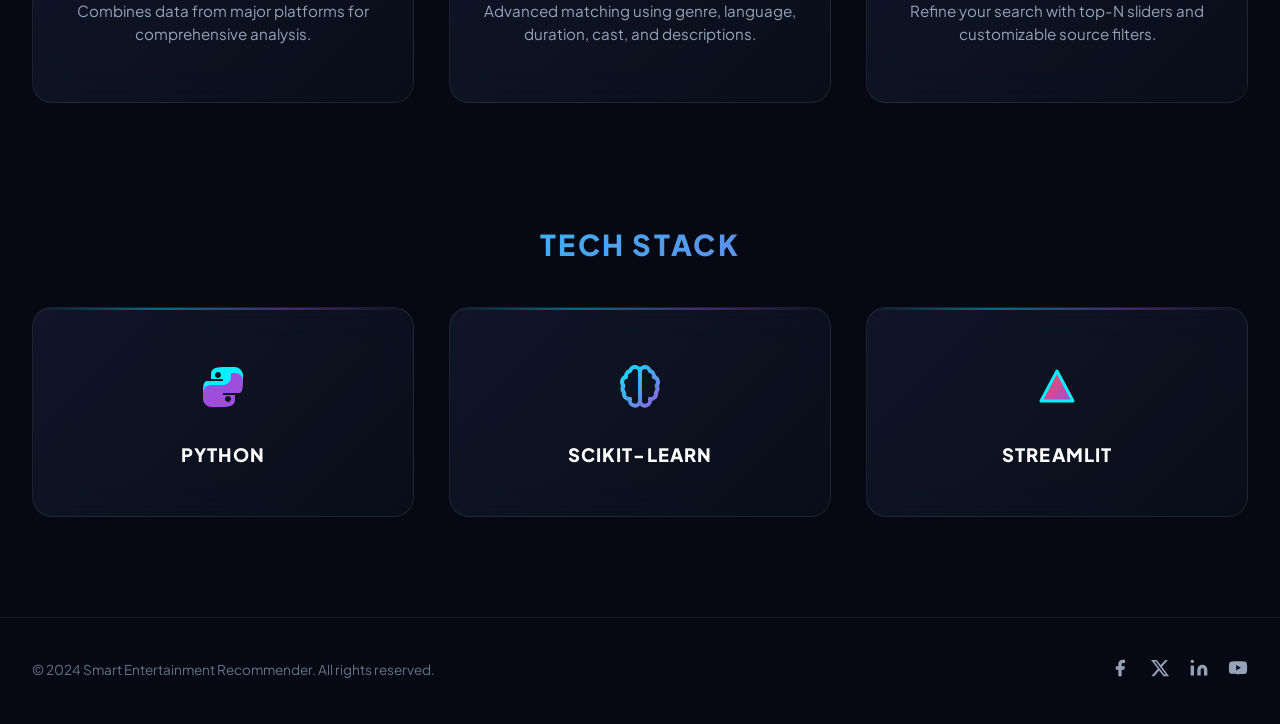
==== commit 89f1011e: "Add asset cache busting and sync static app script" ====
--- a/docs/index.html
+++ b/docs/index.html
@@ -7,7 +7,7 @@
   <link rel="preconnect" href="https://fonts.googleapis.com">
   <link rel="preconnect" href="https://fonts.gstatic.com" crossorigin>
   <link href="https://fonts.googleapis.com/css2?family=Plus+Jakarta+Sans:wght@400;500;600;700;800&family=Inter:wght@400;500;600;700&display=swap" rel="stylesheet">
-  <link rel="stylesheet" href="styles.css">
+  <link rel="stylesheet" href="styles.css?v=2">
 </head>
 <body class="dark-theme">
 
@@ -374,6 +374,6 @@
     </div>
   </div>
 
-  <script src="app.js"></script>
+  <script src="app.js?v=2"></script>
 </body>
 </html>
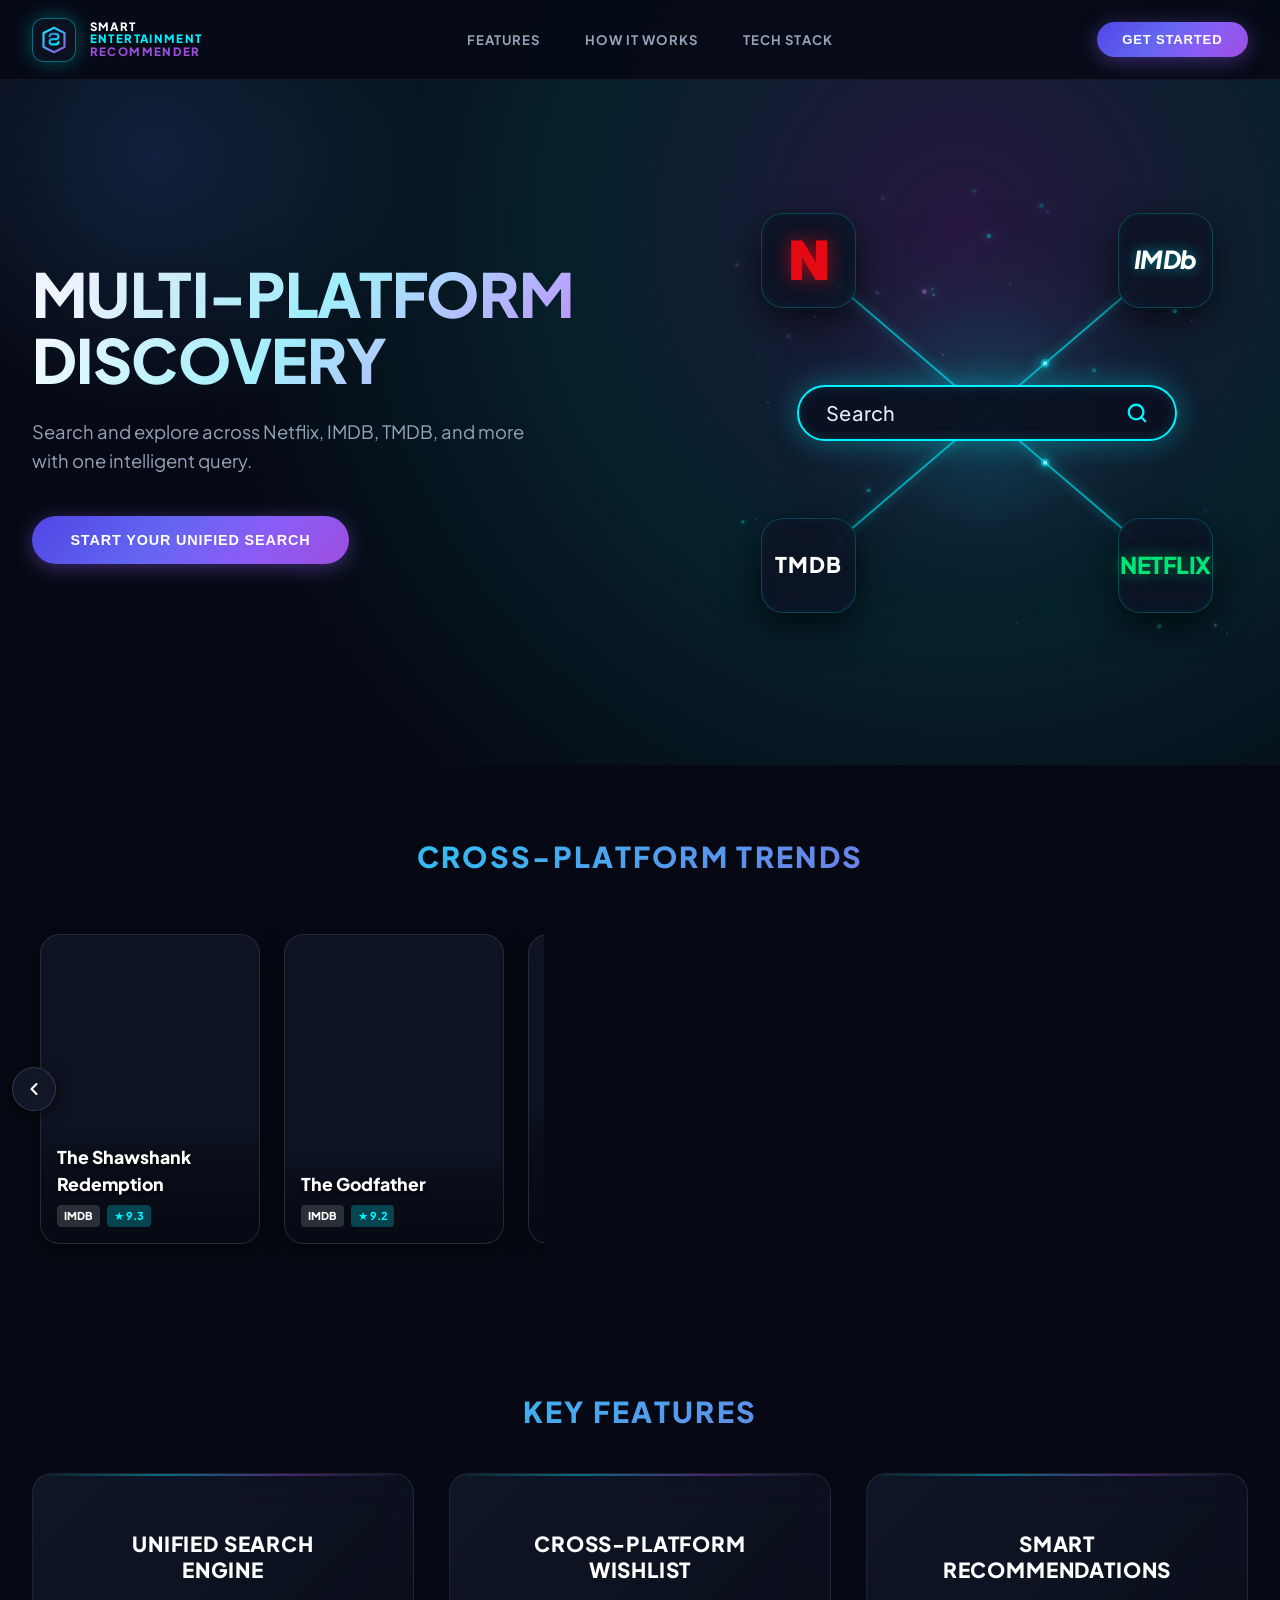
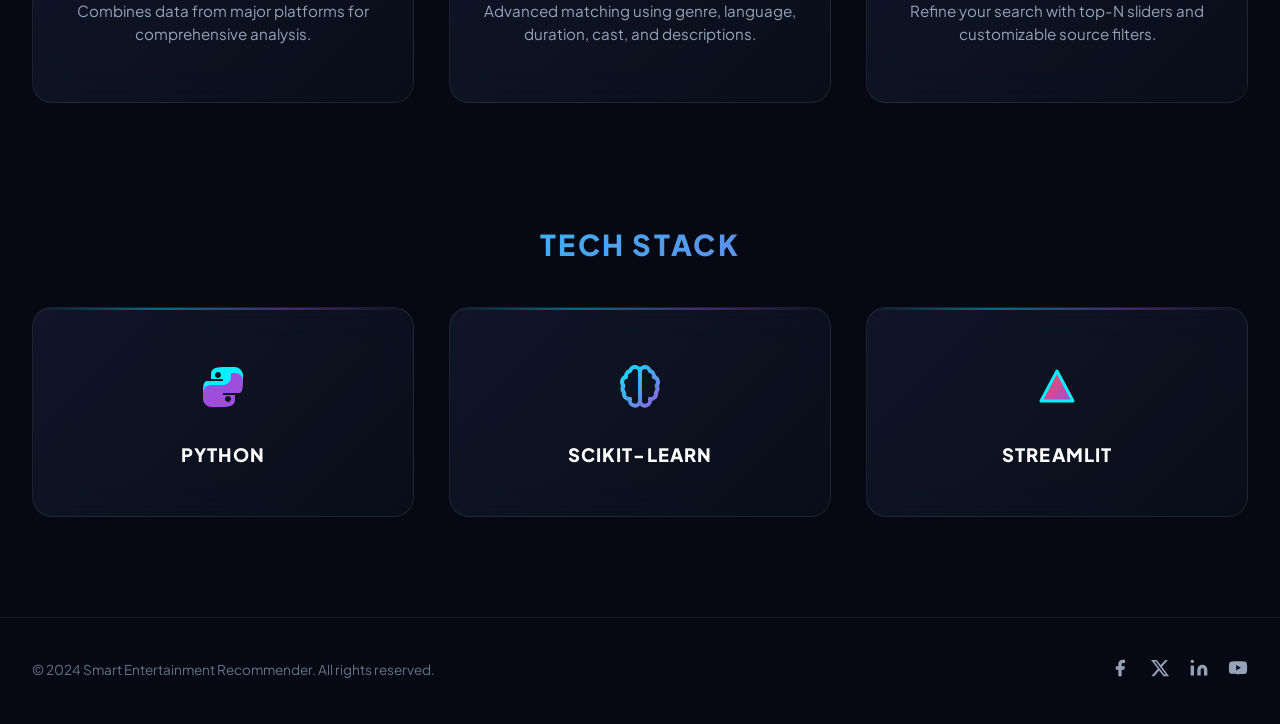
==== commit 651e98a5: "Update hero visual to exact neon X-beam cross connecting Netflix, IMDb, TMDB, and Netflix" ====
--- a/docs/index.html
+++ b/docs/index.html
@@ -1,14 +1,18 @@
 <!DOCTYPE html>
 <html lang="en">
+
 <head>
   <meta charset="UTF-8">
   <meta name="viewport" content="width=device-width, initial-scale=1.0">
   <title>Smart Entertainment Recommender</title>
   <link rel="preconnect" href="https://fonts.googleapis.com">
   <link rel="preconnect" href="https://fonts.gstatic.com" crossorigin>
-  <link href="https://fonts.googleapis.com/css2?family=Plus+Jakarta+Sans:wght@400;500;600;700;800&family=Inter:wght@400;500;600;700&display=swap" rel="stylesheet">
-  <link rel="stylesheet" href="styles.css?v=2">
+  <link
+    href="https://fonts.googleapis.com/css2?family=Plus+Jakarta+Sans:wght@400;500;600;700;800&family=Inter:wght@400;500;600;700&display=swap"
+    rel="stylesheet">
+  <link rel="stylesheet" href="styles.css?v=7">
 </head>
+
 <body class="dark-theme">
 
   <!-- PAGE 1: LANDING PAGE (SMART ENTERTAINMENT RECOMMENDER) -->
@@ -19,16 +23,19 @@
         <a href="#landing-page" class="nav-brand">
           <div class="logo-icon">
             <svg width="28" height="28" viewBox="0 0 32 32" fill="none" xmlns="http://www.w3.org/2000/svg">
-              <path d="M16 2L4 8V24L16 30L28 24V8L16 2Z" stroke="url(#logo-grad)" stroke-width="2.5" stroke-linejoin="round"/>
-              <path d="M11 12C11 10.3431 12.3431 9 14 9H18C19.6569 9 21 10.3431 21 12C21 13.6569 19.6569 15 18 15H14C12.3431 15 11 16.3431 11 18C11 19.6569 12.3431 21 14 21H18C19.6569 21 21 19.6569 21 18" stroke="url(#logo-grad2)" stroke-width="2.5" stroke-linecap="round"/>
+              <path d="M16 2L4 8V24L16 30L28 24V8L16 2Z" stroke="url(#logo-grad)" stroke-width="2.5"
+                stroke-linejoin="round" />
+              <path
+                d="M11 12C11 10.3431 12.3431 9 14 9H18C19.6569 9 21 10.3431 21 12C21 13.6569 19.6569 15 18 15H14C12.3431 15 11 16.3431 11 18C11 19.6569 12.3431 21 14 21H18C19.6569 21 21 19.6569 21 18"
+                stroke="url(#logo-grad2)" stroke-width="2.5" stroke-linecap="round" />
               <defs>
                 <linearGradient id="logo-grad" x1="4" y1="2" x2="28" y2="30" gradientUnits="userSpaceOnUse">
-                  <stop stop-color="#00F2FE"/>
-                  <stop offset="1" stop-color="#9D4EDD"/>
+                  <stop stop-color="#00F2FE" />
+                  <stop offset="1" stop-color="#9D4EDD" />
                 </linearGradient>
                 <linearGradient id="logo-grad2" x1="11" y1="9" x2="21" y2="21" gradientUnits="userSpaceOnUse">
-                  <stop stop-color="#3A7BD5"/>
-                  <stop offset="1" stop-color="#00F2FE"/>
+                  <stop stop-color="#3A7BD5" />
+                  <stop offset="1" stop-color="#00F2FE" />
                 </linearGradient>
               </defs>
             </svg>
@@ -72,30 +79,31 @@
         <!-- Futuristic Visual Canvas & Platform Cards -->
         <div class="hero-visual">
           <canvas id="light-trails-canvas"></canvas>
-          
+
           <div class="visual-center-search">
             <span class="search-placeholder-text">Search</span>
-            <svg class="search-icon" width="22" height="22" viewBox="0 0 24 24" fill="none" stroke="currentColor" stroke-width="2.5" stroke-linecap="round" stroke-linejoin="round">
+            <svg class="search-icon" width="22" height="22" viewBox="0 0 24 24" fill="none" stroke="currentColor"
+              stroke-width="2.5" stroke-linecap="round" stroke-linejoin="round">
               <circle cx="11" cy="11" r="8"></circle>
               <line x1="21" y1="21" x2="16.65" y2="16.65"></line>
             </svg>
           </div>
 
-          <!-- Platform Floating Cards -->
-          <div class="platform-card card-netflix">
+          <!-- Platform Floating Cards matching reference image -->
+          <div class="platform-card card-netflix" title="Netflix">
             <div class="netflix-logo-text">N</div>
           </div>
 
-          <div class="platform-card card-disney">
-            <div class="disney-logo-text">IMDb</div>
-          </div>
-
-          <div class="platform-card card-hbo">
-            <div class="hbo-logo-text">TMDB</div>
-          </div>
-
-          <div class="platform-card card-hulu">
-            <div class="hulu-logo-text">NETFLIX</div>
+          <div class="platform-card card-imdb" title="IMDb">
+            <div class="imdb-logo-text">IMDb</div>
+          </div>
+
+          <div class="platform-card card-tmdb" title="TMDB">
+            <div class="tmdb-logo-text">TMDB</div>
+          </div>
+
+          <div class="platform-card card-netflix-green" title="Netflix">
+            <div class="netflix-green-logo-text">NETFLIX</div>
           </div>
         </div>
       </div>
@@ -105,14 +113,15 @@
     <section class="trends-section">
       <div class="section-container">
         <h2 class="section-title">CROSS-PLATFORM TRENDS</h2>
-        
+
         <div class="carousel-wrapper">
           <button class="carousel-arrow left-arrow" id="carousel-prev" aria-label="Previous">
-            <svg width="20" height="20" viewBox="0 0 24 24" fill="none" stroke="currentColor" stroke-width="2.5" stroke-linecap="round" stroke-linejoin="round">
+            <svg width="20" height="20" viewBox="0 0 24 24" fill="none" stroke="currentColor" stroke-width="2.5"
+              stroke-linecap="round" stroke-linejoin="round">
               <polyline points="15 18 9 12 15 6"></polyline>
             </svg>
           </button>
-          
+
           <div class="carousel-track" id="trends-carousel">
             <!-- Dynamic Movie Cards inserted via app.js -->
             <div class="trend-card-skeleton"></div>
@@ -155,8 +164,12 @@
           <div class="glass-card tech-card">
             <div class="tech-icon-container">
               <svg width="48" height="48" viewBox="0 0 24 24" fill="none" xmlns="http://www.w3.org/2000/svg">
-                <path d="M12 2C6.48 2 6 4 6 6V8H12V9H4C2 9 2 13 2 15C2 17 3.5 19 6 19H8V17C8 15 9.5 13 12 13H18C20 13 22 11.5 22 9V6C22 4 20 2 18 2H12ZM9.5 4.5C10.33 4.5 11 5.17 11 6C11 6.83 10.33 7.5 9.5 7.5C8.67 7.5 8 6.83 8 6C8 5.17 8.67 4.5 9.5 4.5Z" fill="#00F2FE"/>
-                <path d="M12 22C17.52 22 18 20 18 18V16H12V15H20C22 15 22 11 22 9C22 7 20.5 5 18 5H16V7C16 9 14.5 11 12 11H6C4 11 2 12.5 2 15V18C2 20 4 22 6 22H12ZM14.5 19.5C13.67 19.5 13 18.83 13 18C13 17.17 13.67 16.5 14.5 16.5C15.33 16.5 16 17.17 16 18C16 18.83 15.33 19.5 14.5 19.5Z" fill="#9D4EDD"/>
+                <path
+                  d="M12 2C6.48 2 6 4 6 6V8H12V9H4C2 9 2 13 2 15C2 17 3.5 19 6 19H8V17C8 15 9.5 13 12 13H18C20 13 22 11.5 22 9V6C22 4 20 2 18 2H12ZM9.5 4.5C10.33 4.5 11 5.17 11 6C11 6.83 10.33 7.5 9.5 7.5C8.67 7.5 8 6.83 8 6C8 5.17 8.67 4.5 9.5 4.5Z"
+                  fill="#00F2FE" />
+                <path
+                  d="M12 22C17.52 22 18 20 18 18V16H12V15H20C22 15 22 11 22 9C22 7 20.5 5 18 5H16V7C16 9 14.5 11 12 11H6C4 11 2 12.5 2 15V18C2 20 4 22 6 22H12ZM14.5 19.5C13.67 19.5 13 18.83 13 18C13 17.17 13.67 16.5 14.5 16.5C15.33 16.5 16 17.17 16 18C16 18.83 15.33 19.5 14.5 19.5Z"
+                  fill="#9D4EDD" />
               </svg>
             </div>
             <h3 class="tech-name">PYTHON</h3>
@@ -164,14 +177,17 @@
 
           <div class="glass-card tech-card">
             <div class="tech-icon-container">
-              <svg width="48" height="48" viewBox="0 0 24 24" fill="none" stroke="url(#tech-grad)" stroke-width="2" stroke-linecap="round" stroke-linejoin="round">
-                <path d="M12 4.5a2.5 2.5 0 0 0-4.96-.46 2.5 2.5 0 0 0-1.98 3 2.5 2.5 0 0 0-1.32 4.24 3 3 0 0 0 .34 3.58 2.5 2.5 0 0 0 2.96 3.08A2.5 2.5 0 0 0 12 19.5"/>
-                <path d="M12 4.5a2.5 2.5 0 0 1 4.96-.46 2.5 2.5 0 0 1 1.98 3 2.5 2.5 0 0 1 1.32 4.24 3 3 0 0 1-.34 3.58 2.5 2.5 0 0 1-2.96 3.08A2.5 2.5 0 0 1 12 19.5"/>
-                <path d="M12 4.5v15"/>
+              <svg width="48" height="48" viewBox="0 0 24 24" fill="none" stroke="url(#tech-grad)" stroke-width="2"
+                stroke-linecap="round" stroke-linejoin="round">
+                <path
+                  d="M12 4.5a2.5 2.5 0 0 0-4.96-.46 2.5 2.5 0 0 0-1.98 3 2.5 2.5 0 0 0-1.32 4.24 3 3 0 0 0 .34 3.58 2.5 2.5 0 0 0 2.96 3.08A2.5 2.5 0 0 0 12 19.5" />
+                <path
+                  d="M12 4.5a2.5 2.5 0 0 1 4.96-.46 2.5 2.5 0 0 1 1.98 3 2.5 2.5 0 0 1 1.32 4.24 3 3 0 0 1-.34 3.58 2.5 2.5 0 0 1-2.96 3.08A2.5 2.5 0 0 1 12 19.5" />
+                <path d="M12 4.5v15" />
                 <defs>
                   <linearGradient id="tech-grad" x1="0" y1="0" x2="24" y2="24" gradientUnits="userSpaceOnUse">
-                    <stop stop-color="#00F2FE"/>
-                    <stop offset="1" stop-color="#9D4EDD"/>
+                    <stop stop-color="#00F2FE" />
+                    <stop offset="1" stop-color="#9D4EDD" />
                   </linearGradient>
                 </defs>
               </svg>
@@ -182,11 +198,12 @@
           <div class="glass-card tech-card">
             <div class="tech-icon-container">
               <svg width="48" height="48" viewBox="0 0 24 24" fill="none" xmlns="http://www.w3.org/2000/svg">
-                <path d="M4 19L12 4L20 19H4Z" fill="url(#st-grad)" stroke="#00F2FE" stroke-width="1.5" stroke-linejoin="round"/>
+                <path d="M4 19L12 4L20 19H4Z" fill="url(#st-grad)" stroke="#00F2FE" stroke-width="1.5"
+                  stroke-linejoin="round" />
                 <defs>
                   <linearGradient id="st-grad" x1="4" y1="4" x2="20" y2="19" gradientUnits="userSpaceOnUse">
-                    <stop stop-color="#FF4B4B"/>
-                    <stop offset="1" stop-color="#9D4EDD"/>
+                    <stop stop-color="#FF4B4B" />
+                    <stop offset="1" stop-color="#9D4EDD" />
                   </linearGradient>
                 </defs>
               </svg>
@@ -203,16 +220,28 @@
         <p class="copyright">&copy; 2024 Smart Entertainment Recommender. All rights reserved.</p>
         <div class="social-links">
           <a href="#" aria-label="Facebook">
-            <svg width="20" height="20" viewBox="0 0 24 24" fill="currentColor"><path d="M18 2h-3a5 5 0 0 0-5 5v3H7v4h3v8h4v-8h3l1-4h-4V7a1 1 0 0 1 1-1h3z"/></svg>
+            <svg width="20" height="20" viewBox="0 0 24 24" fill="currentColor">
+              <path d="M18 2h-3a5 5 0 0 0-5 5v3H7v4h3v8h4v-8h3l1-4h-4V7a1 1 0 0 1 1-1h3z" />
+            </svg>
           </a>
           <a href="#" aria-label="X (Twitter)">
-            <svg width="20" height="20" viewBox="0 0 24 24" fill="currentColor"><path d="M18.244 2.25h3.308l-7.227 8.26 8.502 11.24H16.17l-5.214-6.817L4.99 21.75H1.68l7.73-8.835L1.254 2.25H8.08l4.713 6.231zm-1.161 17.52h1.833L7.084 4.126H5.117z"/></svg>
+            <svg width="20" height="20" viewBox="0 0 24 24" fill="currentColor">
+              <path
+                d="M18.244 2.25h3.308l-7.227 8.26 8.502 11.24H16.17l-5.214-6.817L4.99 21.75H1.68l7.73-8.835L1.254 2.25H8.08l4.713 6.231zm-1.161 17.52h1.833L7.084 4.126H5.117z" />
+            </svg>
           </a>
           <a href="#" aria-label="LinkedIn">
-            <svg width="20" height="20" viewBox="0 0 24 24" fill="currentColor"><path d="M16 8a6 6 0 0 1 6 6v7h-4v-7a2 2 0 0 0-2-2 2 2 0 0 0-2 2v7h-4v-7a6 6 0 0 1 6-6zM2 9h4v12H2z"/><circle cx="4" cy="4" r="2"/></svg>
+            <svg width="20" height="20" viewBox="0 0 24 24" fill="currentColor">
+              <path d="M16 8a6 6 0 0 1 6 6v7h-4v-7a2 2 0 0 0-2-2 2 2 0 0 0-2 2v7h-4v-7a6 6 0 0 1 6-6zM2 9h4v12H2z" />
+              <circle cx="4" cy="4" r="2" />
+            </svg>
           </a>
           <a href="#" aria-label="YouTube">
-            <svg width="20" height="20" viewBox="0 0 24 24" fill="currentColor"><path d="M22.54 6.42a2.78 2.78 0 0 0-1.94-2C18.88 4 12 4 12 4s-6.88 0-8.6.46a2.78 2.78 0 0 0-1.94 2A29 29 0 0 0 1 11.75a29 29 0 0 0 .46 5.33A2.78 2.78 0 0 0 3.4 19c1.72.46 8.6.46 8.6.46s6.88 0 8.6-.46a2.78 2.78 0 0 0 1.94-2 29 29 0 0 0 .46-5.25 29 29 0 0 0-.46-5.33z"/><polygon points="9.75 15.02 15.5 11.75 9.75 8.48 9.75 15.02" fill="#0D111A"/></svg>
+            <svg width="20" height="20" viewBox="0 0 24 24" fill="currentColor">
+              <path
+                d="M22.54 6.42a2.78 2.78 0 0 0-1.94-2C18.88 4 12 4 12 4s-6.88 0-8.6.46a2.78 2.78 0 0 0-1.94 2A29 29 0 0 0 1 11.75a29 29 0 0 0 .46 5.33A2.78 2.78 0 0 0 3.4 19c1.72.46 8.6.46 8.6.46s6.88 0 8.6-.46a2.78 2.78 0 0 0 1.94-2 29 29 0 0 0 .46-5.25 29 29 0 0 0-.46-5.33z" />
+              <polygon points="9.75 15.02 15.5 11.75 9.75 8.48 9.75 15.02" fill="#0D111A" />
+            </svg>
           </a>
         </div>
       </div>
@@ -226,7 +255,7 @@
         <a href="#landing-page" id="btn-back-landing" class="dash-brand">
           <div class="dash-logo-icon">
             <svg width="24" height="24" viewBox="0 0 24 24" fill="none" stroke="currentColor" stroke-width="2">
-              <path d="M12 2L2 7l10 5 10-5-10-5zM2 17l10 5 10-5M2 12l10 5 10-5"/>
+              <path d="M12 2L2 7l10 5 10-5-10-5zM2 17l10 5 10-5M2 12l10 5 10-5" />
             </svg>
           </div>
           <span class="dash-title">Universal Hub Dashboard</span>
@@ -235,8 +264,8 @@
       <div class="dash-header-right">
         <button id="btn-home-nav" class="dash-action-btn" title="Back to Home">
           <svg width="20" height="20" viewBox="0 0 24 24" fill="none" stroke="currentColor" stroke-width="2">
-            <path d="M3 9l9-7 9 7v11a2 2 0 0 1-2 2H5a2 2 0 0 1-2-2z"/>
-            <polyline points="9 22 9 12 15 12 15 22"/>
+            <path d="M3 9l9-7 9 7v11a2 2 0 0 1-2 2H5a2 2 0 0 1-2-2z" />
+            <polyline points="9 22 9 12 15 12 15 22" />
           </svg>
         </button>
       </div>
@@ -248,7 +277,8 @@
         <div class="sidebar-section">
           <label class="sidebar-label" for="select-title-search">Select Movie / Title</label>
           <div class="custom-combobox-wrapper">
-            <input type="text" id="select-title-search" class="dash-select" placeholder="Type movie title (e.g. Godfather)..." value="The Godfather" autocomplete="off">
+            <input type="text" id="select-title-search" class="dash-select"
+              placeholder="Type movie title (e.g. Godfather)..." value="The Godfather" autocomplete="off">
             <div id="autocomplete-suggestions" class="autocomplete-suggestions-box hidden"></div>
           </div>
         </div>
@@ -367,13 +397,16 @@
           <p id="modal-desc" class="modal-desc">Description</p>
           <div class="modal-sim-bar-wrapper">
             <span id="modal-sim-text">95% Similarity</span>
-            <div class="sim-progress-bar"><div id="modal-sim-progress" class="sim-progress-fill"></div></div>
+            <div class="sim-progress-bar">
+              <div id="modal-sim-progress" class="sim-progress-fill"></div>
+            </div>
           </div>
         </div>
       </div>
     </div>
   </div>
 
-  <script src="app.js?v=2"></script>
+  <script src="app.js?v=7"></script>
 </body>
-</html>
+
+</html>
--- a/docs/styles.css
+++ b/docs/styles.css
@@ -61,6 +61,7 @@
   width: 100%;
   min-height: 100vh;
 }
+
 .page.active {
   display: block;
   opacity: 1;
@@ -87,6 +88,7 @@
   background: var(--gradient-btn);
   box-shadow: 0 4px 20px rgba(139, 92, 246, 0.4);
 }
+
 .btn-gradient:hover {
   transform: translateY(-2px);
   box-shadow: 0 6px 25px rgba(157, 78, 221, 0.6);
@@ -99,6 +101,7 @@
   font-weight: 800;
   box-shadow: 0 4px 18px rgba(0, 242, 254, 0.35);
 }
+
 .btn-cyan:hover {
   transform: translateY(-2px);
   box-shadow: 0 6px 25px rgba(0, 242, 254, 0.55);
@@ -123,7 +126,9 @@
 .glass-card::before {
   content: '';
   position: absolute;
-  top: 0; left: 0; right: 0;
+  top: 0;
+  left: 0;
+  right: 0;
   height: 2px;
   background: linear-gradient(90deg, transparent, rgba(0, 242, 254, 0.4), rgba(157, 78, 221, 0.4), transparent);
 }
@@ -186,9 +191,18 @@
   font-size: 0.72rem;
   letter-spacing: 0.12em;
 }
-.brand-line1 { color: #FFFFFF; }
-.brand-line2 { color: var(--accent-cyan); }
-.brand-line3 { color: var(--accent-purple); }
+
+.brand-line1 {
+  color: #FFFFFF;
+}
+
+.brand-line2 {
+  color: var(--accent-cyan);
+}
+
+.brand-line3 {
+  color: var(--accent-purple);
+}
 
 .nav-links {
   display: flex;
@@ -204,6 +218,7 @@
   letter-spacing: 0.08em;
   transition: color 0.2s ease;
 }
+
 .nav-link:hover {
   color: #FFFFFF;
 }
@@ -301,101 +316,103 @@
 .visual-center-search {
   position: relative;
   z-index: 10;
-  width: 340px;
+  width: 380px;
+  max-width: 82%;
   height: 56px;
-  background: rgba(18, 25, 45, 0.75);
+  background: rgba(10, 16, 32, 0.92);
   backdrop-filter: blur(24px);
-  border: 1.5px solid rgba(0, 242, 254, 0.6);
+  border: 2px solid #00F2FE;
   border-radius: var(--radius-pill);
   display: flex;
   align-items: center;
   justify-content: space-between;
-  padding: 0 1.5rem;
-  box-shadow: 0 0 35px rgba(0, 242, 254, 0.35), inset 0 0 15px rgba(0, 242, 254, 0.15);
+  padding: 0 1.7rem;
+  box-shadow: 0 0 30px rgba(0, 242, 254, 0.35), inset 0 0 12px rgba(0, 242, 254, 0.15);
 }
 
 .search-placeholder-text {
-  color: rgba(255, 255, 255, 0.9);
-  font-size: 1.15rem;
+  color: #E2E8F0;
+  font-size: 1.25rem;
   font-weight: 500;
+  letter-spacing: 0.01em;
 }
 
 .search-icon {
-  color: var(--accent-cyan);
+  color: #00F2FE;
+  flex-shrink: 0;
 }
 
 /* Floating Platform Cards matching SCREEN 1 */
 .platform-card {
   position: absolute;
   z-index: 10;
-  width: 90px;
-  height: 90px;
-  background: rgba(15, 22, 38, 0.75);
+  width: 95px;
+  height: 95px;
+  background: rgba(13, 19, 36, 0.88);
   backdrop-filter: blur(16px);
-  border: 1px solid rgba(255, 255, 255, 0.15);
-  border-radius: 20px;
+  border: 1.5px solid rgba(0, 242, 254, 0.22);
+  border-radius: 22px;
   display: flex;
   align-items: center;
   justify-content: center;
-  box-shadow: 0 10px 30px rgba(0, 0, 0, 0.5);
-  transition: transform 0.3s ease, border-color 0.3s ease;
-}
+  box-shadow: 0 12px 35px rgba(0, 0, 0, 0.65), inset 0 0 15px rgba(0, 242, 254, 0.05);
+  transition: transform 0.3s cubic-bezier(0.16, 1, 0.3, 1), border-color 0.3s ease, box-shadow 0.3s ease;
+}
+
 .platform-card:hover {
-  transform: scale(1.08);
+  transform: translateY(-4px) scale(1.05);
   border-color: var(--accent-cyan);
-  box-shadow: 0 12px 35px rgba(0, 242, 254, 0.3);
+  box-shadow: 0 16px 40px rgba(0, 0, 0, 0.8), 0 0 25px rgba(0, 242, 254, 0.4);
 }
 
 .card-netflix {
-  top: 30px;
-  left: 40px;
+  top: 25px;
+  left: 35px;
 }
 .netflix-logo-text {
   color: #E50914;
-  font-size: 3rem;
+  font-size: 3.4rem;
   font-weight: 900;
-  font-family: Arial, sans-serif;
-  text-shadow: 0 2px 8px rgba(229, 9, 20, 0.5);
-}
-
-.card-disney {
-  top: 30px;
-  right: 40px;
-}
-.disney-logo-text {
-  color: #FFFFFF;
-  font-size: 1.15rem;
+  font-family: 'Inter', Arial, sans-serif;
+  line-height: 1;
+  text-shadow: 0 0 18px rgba(229, 9, 20, 0.65);
+}
+
+.card-imdb {
+  top: 25px;
+  right: 35px;
+}
+.imdb-logo-text {
+  color: #FFFFFF;
+  font-size: 1.55rem;
   font-weight: 800;
   font-style: italic;
-  text-shadow: 0 2px 8px rgba(0, 242, 254, 0.4);
-}
-
-.card-hbo {
-  bottom: 30px;
-  left: 40px;
-}
-.hbo-logo-text {
-  color: #FFFFFF;
-  font-size: 1.15rem;
+  letter-spacing: -0.02em;
+  text-shadow: 0 0 14px rgba(0, 242, 254, 0.55);
+}
+
+.card-tmdb {
+  bottom: 25px;
+  left: 35px;
+}
+.tmdb-logo-text {
+  color: #FFFFFF;
+  font-size: 1.35rem;
+  font-weight: 800;
+  letter-spacing: 0.05em;
+  text-align: center;
+}
+
+.card-netflix-green {
+  bottom: 25px;
+  right: 35px;
+}
+.netflix-green-logo-text {
+  color: #00E676;
+  font-size: 1.45rem;
   font-weight: 900;
-  text-align: center;
-  line-height: 0.95;
-}
-.hbo-logo-text span {
-  font-size: 0.85rem;
-  font-weight: 400;
-}
-
-.card-hulu {
-  bottom: 30px;
-  right: 40px;
-}
-.hulu-logo-text {
-  color: #1CE783;
-  font-size: 1.5rem;
-  font-weight: 800;
-  letter-spacing: -0.05em;
-  text-shadow: 0 2px 8px rgba(28, 231, 131, 0.4);
+  letter-spacing: -0.02em;
+  text-shadow: 0 0 16px rgba(0, 230, 118, 0.55);
 }
 
 /* ==========================================================================
@@ -447,6 +464,7 @@
   transition: all 0.25s ease;
   box-shadow: 0 4px 15px rgba(0, 0, 0, 0.5);
 }
+
 .carousel-arrow:hover {
   background: var(--accent-cyan);
   color: var(--bg-dark);
@@ -461,6 +479,7 @@
   padding: 1rem 0.5rem;
   scrollbar-width: none;
 }
+
 .carousel-track::-webkit-scrollbar {
   display: none;
 }
@@ -477,6 +496,7 @@
   transition: transform 0.3s ease, border-color 0.3s ease;
   cursor: pointer;
 }
+
 .trend-card:hover {
   transform: translateY(-6px);
   border-color: var(--accent-cyan);
@@ -513,6 +533,7 @@
   display: flex;
   gap: 0.4rem;
 }
+
 .platform-badge {
   font-size: 0.68rem;
   font-weight: 800;
@@ -526,11 +547,13 @@
 /* ==========================================================================
    KEY FEATURES & TECH STACK
    ========================================================================== */
-.features-section, .tech-stack-section {
+.features-section,
+.tech-stack-section {
   padding: 60px 0;
 }
 
-.features-grid, .tech-grid {
+.features-grid,
+.tech-grid {
   display: grid;
   grid-template-columns: repeat(3, 1fr);
   gap: 2.2rem;
@@ -615,10 +638,12 @@
   display: flex;
   gap: 1.2rem;
 }
+
 .social-links a {
   color: var(--text-muted);
   transition: color 0.2s ease;
 }
+
 .social-links a:hover {
   color: var(--accent-cyan);
 }
@@ -669,6 +694,7 @@
   cursor: pointer;
   transition: all 0.2s ease;
 }
+
 .dash-action-btn:hover {
   color: #FFFFFF;
   border-color: var(--accent-cyan);
@@ -709,7 +735,8 @@
   color: var(--text-muted);
 }
 
-.dash-input, .dash-select {
+.dash-input,
+.dash-select {
   width: 100%;
   padding: 0.65rem 0.9rem;
   background: rgba(6, 9, 19, 0.85);
@@ -720,7 +747,9 @@
   outline: none;
   transition: border-color 0.2s ease;
 }
-.dash-input:focus, .dash-select:focus {
+
+.dash-input:focus,
+.dash-select:focus {
   border-color: var(--accent-cyan);
   box-shadow: 0 0 10px rgba(0, 242, 254, 0.25);
 }
@@ -803,6 +832,7 @@
   transition: all 0.25s ease;
   text-align: center;
 }
+
 .platform-tab.active {
   background: rgba(0, 242, 254, 0.08);
   border-color: var(--accent-cyan);
@@ -813,6 +843,7 @@
 .results-header-info {
   margin-bottom: 1rem;
 }
+
 .results-title {
   font-size: 1.2rem;
   font-weight: 700;
@@ -839,6 +870,7 @@
   position: relative;
   overflow: hidden;
 }
+
 .recom-card:hover {
   border-color: var(--accent-cyan);
   box-shadow: 0 0 25px rgba(0, 242, 254, 0.28);
@@ -853,11 +885,13 @@
   border-radius: var(--radius-sm);
   overflow: hidden;
 }
+
 .card-poster-img {
   width: 100%;
   height: 100%;
   object-fit: cover;
 }
+
 .card-poster-badge {
   position: absolute;
   top: 6px;
@@ -903,6 +937,7 @@
   gap: 0.4rem;
   margin-bottom: 0.6rem;
 }
+
 .card-tag {
   background: rgba(255, 255, 255, 0.08);
   color: var(--text-muted);
@@ -917,6 +952,7 @@
   flex-direction: column;
   gap: 0.3rem;
 }
+
 .card-sim-label {
   display: flex;
   align-items: center;
@@ -925,6 +961,7 @@
   font-weight: 800;
   color: var(--accent-cyan);
 }
+
 .sim-progress-bar {
   width: 100%;
   height: 6px;
@@ -932,6 +969,7 @@
   border-radius: 3px;
   overflow: hidden;
 }
+
 .sim-progress-fill {
   height: 100%;
   background: linear-gradient(90deg, var(--accent-blue) 0%, var(--accent-cyan) 100%);
@@ -943,30 +981,35 @@
   padding: 1.6rem;
   height: fit-content;
 }
+
 .panel-title {
   font-size: 1.15rem;
   font-weight: 800;
   color: #FFFFFF;
   margin-bottom: 0.6rem;
 }
+
 .panel-intro {
   font-size: 0.85rem;
   color: var(--text-muted);
   margin-bottom: 1.35rem;
   line-height: 1.45;
 }
+
 .steps-list {
   list-style: none;
   display: flex;
   flex-direction: column;
   gap: 1.1rem;
 }
+
 .steps-list li strong {
   display: block;
   font-size: 0.88rem;
   color: var(--accent-cyan);
   margin-bottom: 0.2rem;
 }
+
 .steps-list li p {
   font-size: 0.82rem;
   color: var(--text-muted);
@@ -976,7 +1019,10 @@
 /* Modal Popup */
 .modal-overlay {
   position: fixed;
-  top: 0; left: 0; right: 0; bottom: 0;
+  top: 0;
+  left: 0;
+  right: 0;
+  bottom: 0;
   background: rgba(0, 0, 0, 0.82);
   backdrop-filter: blur(14px);
   z-index: 200;
@@ -985,7 +1031,9 @@
   justify-content: center;
   padding: 2rem;
 }
-.modal-overlay.hidden, .autocomplete-dropdown.hidden {
+
+.modal-overlay.hidden,
+.autocomplete-dropdown.hidden {
   display: none !important;
 }
 
@@ -1009,36 +1057,45 @@
   font-size: 1.8rem;
   cursor: pointer;
 }
-.modal-close-btn:hover { color: #FFFFFF; }
+
+.modal-close-btn:hover {
+  color: #FFFFFF;
+}
 
 .modal-body {
   display: flex;
   gap: 1.5rem;
 }
+
 .modal-poster-col img {
   width: 140px;
   height: 200px;
   object-fit: cover;
   border-radius: var(--radius-sm);
 }
+
 .modal-info-col {
   flex: 1;
   display: flex;
   flex-direction: column;
   gap: 0.8rem;
 }
+
 .modal-title {
   font-size: 1.4rem;
   font-weight: 800;
 }
+
 .modal-desc {
   font-size: 0.88rem;
   color: var(--text-muted);
   line-height: 1.45;
 }
+
 .modal-sim-bar-wrapper {
   margin-top: auto;
 }
+
 #modal-sim-text {
   font-size: 0.9rem;
   font-weight: 800;
@@ -1050,6 +1107,7 @@
   .dash-main-layout {
     grid-template-columns: 260px 1fr;
   }
+
   .dash-right-panel {
     display: none;
   }
@@ -1060,19 +1118,63 @@
     grid-template-columns: 1fr;
     text-align: center;
   }
+
   .hero-content {
     max-width: 100%;
   }
+
   .hero-subtext {
     margin: 0 auto 2.5rem auto;
   }
-  .features-grid, .tech-grid {
+
+  .features-grid,
+  .tech-grid {
     grid-template-columns: 1fr;
   }
+
   .dash-main-layout {
     grid-template-columns: 1fr;
   }
+
   .nav-links {
     display: none;
   }
 }
+
+@media (max-width: 1200px) {
+  .dash-main-layout {
+    grid-template-columns: 260px 1fr;
+  }
+
+  .dash-right-panel {
+    display: none;
+  }
+}
+
+@media (max-width: 900px) {
+  .hero-container {
+    grid-template-columns: 1fr;
+    text-align: center;
+  }
+
+  .hero-content {
+    max-width: 100%;
+  }
+
+  .hero-subtext {
+    margin: 0 auto 2.5rem auto;
+  }
+
+  .features-grid,
+  .tech-grid {
+    grid-template-columns: 1fr;
+  }
+
+  .dash-main-layout {
+    grid-template-columns: 1fr;
+  }
+
+  .nav-links {
+    display: none;
+  }
+}
